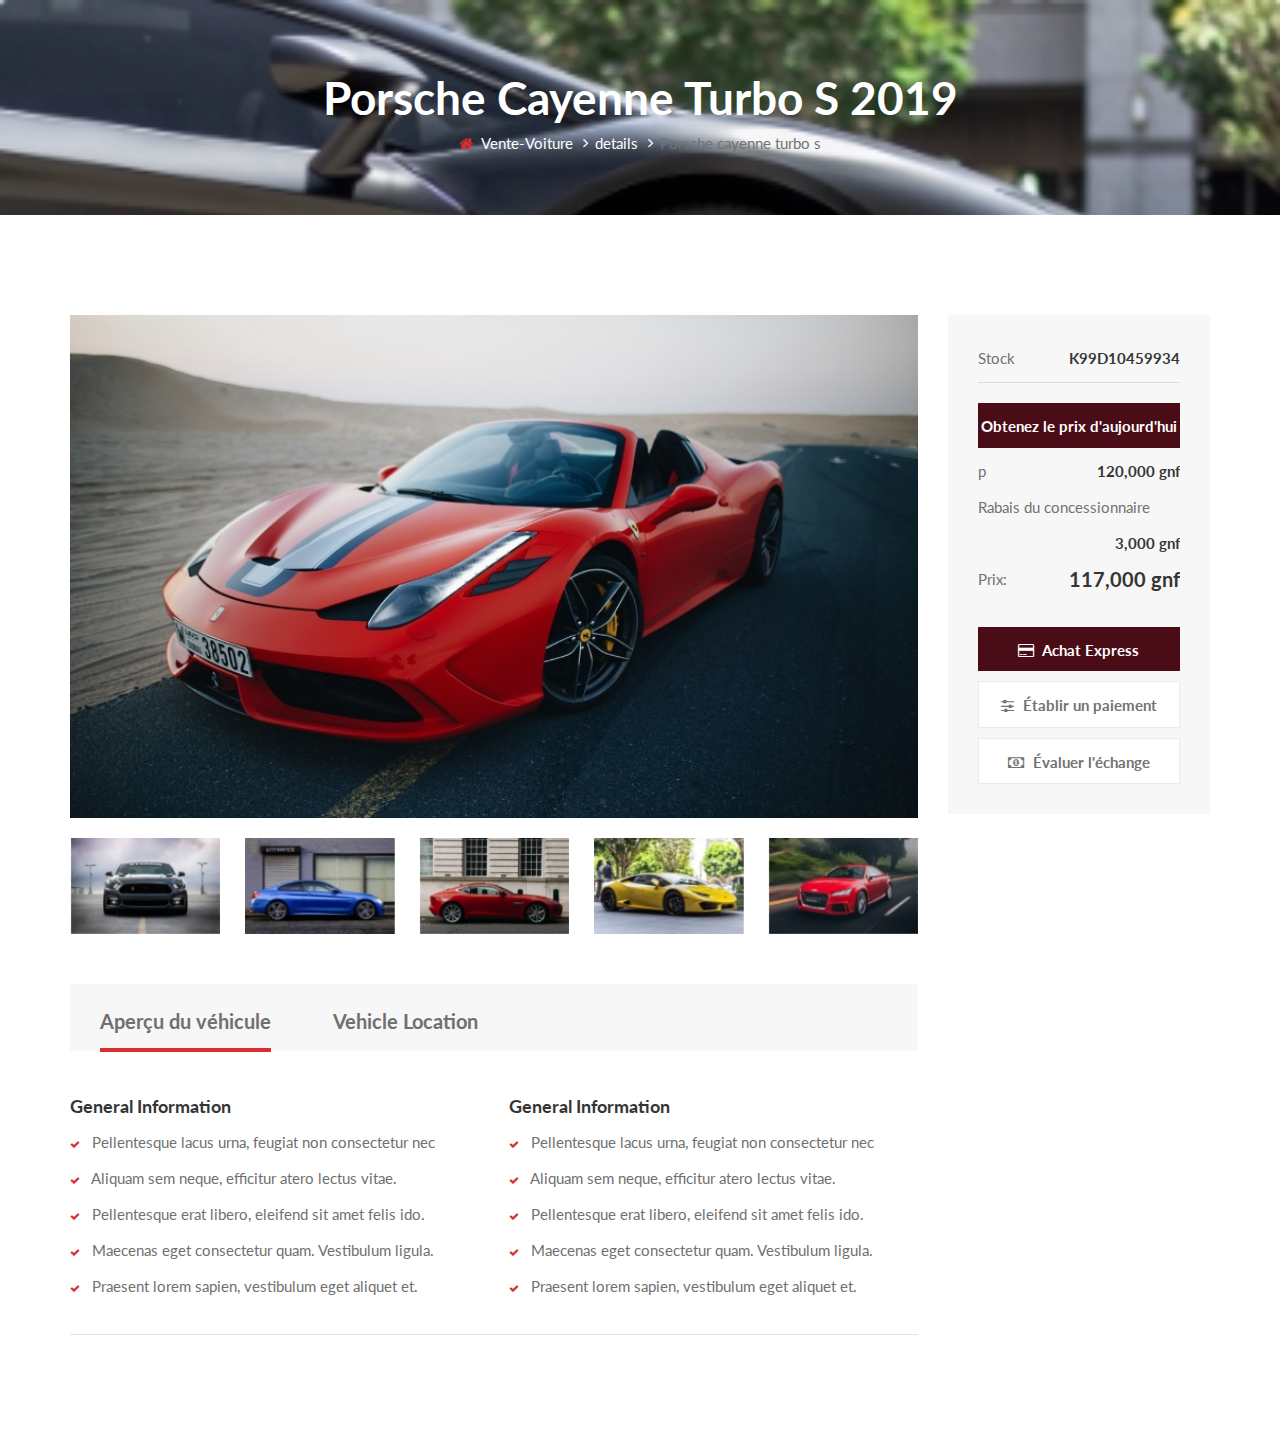
==== details.html @ a89a1f16 "fin details" ====
<!DOCTYPE html>
<html lang="zxx">

<head>
    <meta charset="UTF-8">
    <meta name="description" content="HVAC Template">
    <meta name="keywords" content="HVAC, unica, creative, html">
    <meta name="viewport" content="width=device-width, initial-scale=1.0">
    <meta http-equiv="X-UA-Compatible" content="ie=edge">
    <title>Details | voiture </title>

    <!-- Google Font -->
    <link href="https://fonts.googleapis.com/css2?family=Lato:wght@300;400;700;900&display=swap" rel="stylesheet">

    <!-- Css Styles -->
    <link rel="stylesheet" href="css/bootstrap.min.css" type="text/css">
    <link rel="stylesheet" href="css/font-awesome.min.css" type="text/css">
    <link rel="stylesheet" href="css/elegant-icons.css" type="text/css">
    <link rel="stylesheet" href="css/nice-select.css" type="text/css">
    <link rel="stylesheet" href="css/magnific-popup.css" type="text/css">
    <link rel="stylesheet" href="css/jquery-ui.min.css" type="text/css">
    <link rel="stylesheet" href="css/owl.carousel.min.css" type="text/css">
    <link rel="stylesheet" href="css/slicknav.min.css" type="text/css">
    <link rel="stylesheet" href="css/style.css" type="text/css">
</head>

<body>
    <!-- Page Preloder -->
    <div id="preloder">
        <div class="loader"></div>
    </div>
    <!-- Breadcrumb End -->
    <div class="breadcrumb-option set-bg" data-setbg="img/latest-blog/lb-3.jpg">
        <div class="container">
            <div class="row">
                <div class="col-lg-12 text-center">
                    <div class="breadcrumb__text">
                        <h2>Porsche Cayenne Turbo S 2019</h2>
                        <div class="breadcrumb__links">
                            <a href="./achetervoiture.html"><i class="fa fa-home"></i> Vente-Voiture</a>
                            <a href="#">details</a>
                            <span>Porsche cayenne turbo s</span>
                        </div>
                    </div>
                </div>
            </div>
        </div>
    </div>
    <!-- Breadcrumb Begin -->

    <!-- Car Details Section Begin -->
    <section class="car-details spad">
        <div class="container">
            <div class="row">
                <div class="col-lg-9">
                    <div class="car__details__pic">
                        <div class="car__details__pic__large">
                            <img class="car-big-img" src="img/cars/details/cd-1.jpg" alt="">
                        </div>
                        <div class="car-thumbs">
                            <div class="car-thumbs-track car__thumb__slider owl-carousel">
                                <div class="ct" data-imgbigurl="img/cars/details/cd-2.jpg"><img
                                        src="img/cars/details/sm-1.jpg" alt=""></div>
                                <div class="ct" data-imgbigurl="img/cars/details/cd-3.jpg"><img
                                        src="img/cars/details/sm-2.jpg" alt=""></div>
                                <div class="ct" data-imgbigurl="img/cars/details/cd-4.jpg"><img
                                        src="img/cars/details/sm-3.jpg" alt=""></div>
                                <div class="ct" data-imgbigurl="img/cars/details/cd-5.jpg"><img
                                        src="img/cars/details/sm-4.jpg" alt=""></div>
                                <div class="ct" data-imgbigurl="img/cars/details/cd-6.jpg"><img
                                        src="img/cars/details/sm-5.jpg" alt=""></div>
                            </div>
                        </div>
                    </div>
                    <div class="car__details__tab">
                        <ul class="nav nav-tabs" role="tablist">
                            <li class="nav-item">
                                <a class="nav-link active" data-toggle="tab" href="#tabs-1" role="tab">Aperçu du véhicule
                                </a>
                            </li>
                            
                            <li class="nav-item">
                                <a class="nav-link" data-toggle="tab" href="#tabs-4" role="tab">Vehicle Location</a>
                            </li>
                        </ul>
                        <div class="tab-content">
                            <div class="tab-pane active" id="tabs-1" role="tabpanel">
                                <div class="car__details__tab__info">
                                    <div class="row">
                                        <div class="col-lg-6 col-md-6">
                                            <div class="car__details__tab__info__item">
                                                <h5>General Information</h5>
                                                <ul>
                                                    <li><i class="fa fa-check"></i> Pellentesque lacus urna, feugiat non
                                                        consectetur nec</li>
                                                    <li><i class="fa fa-check"></i> Aliquam sem neque, efficitur atero
                                                        lectus vitae.</li>
                                                    <li><i class="fa fa-check"></i> Pellentesque erat libero, eleifend
                                                        sit amet felis ido.</li>
                                                    <li><i class="fa fa-check"></i> Maecenas eget consectetur quam.
                                                        Vestibulum ligula.</li>
                                                    <li><i class="fa fa-check"></i> Praesent lorem sapien, vestibulum
                                                        eget aliquet et.</li>
                                                </ul>
                                            </div>
                                        </div>
                                        <div class="col-lg-6 col-md-6">
                                            <div class="car__details__tab__info__item">
                                                <h5>General Information</h5>
                                                <ul>
                                                    <li><i class="fa fa-check"></i> Pellentesque lacus urna, feugiat non
                                                        consectetur nec</li>
                                                    <li><i class="fa fa-check"></i> Aliquam sem neque, efficitur atero
                                                        lectus vitae.</li>
                                                    <li><i class="fa fa-check"></i> Pellentesque erat libero, eleifend
                                                        sit amet felis ido.</li>
                                                    <li><i class="fa fa-check"></i> Maecenas eget consectetur quam.
                                                        Vestibulum ligula.</li>
                                                    <li><i class="fa fa-check"></i> Praesent lorem sapien, vestibulum
                                                        eget aliquet et.</li>
                                                </ul>
                                            </div>
                                        </div>
                                    </div>
                                </div>
                            </div>
                            <div class="tab-pane" id="tabs-4" role="tabpanel">
                                <div class="car__details__tab__info">
                                    <div class="row">
                                        <div class="col-lg-6 col-md-6">
                                            <div class="car__details__tab__info__item">
                                                <h5>General Information4</h5>
                                                <ul>
                                                    <li><i class="fa fa-check"></i> Pellentesque lacus urna, feugiat non
                                                        consectetur nec</li>
                                                    <li><i class="fa fa-check"></i> Aliquam sem neque, efficitur atero
                                                        lectus vitae.</li>
                                                    <li><i class="fa fa-check"></i> Pellentesque erat libero, eleifend
                                                        sit amet felis ido.</li>
                                                    <li><i class="fa fa-check"></i> Maecenas eget consectetur quam.
                                                        Vestibulum ligula.</li>
                                                    <li><i class="fa fa-check"></i> Praesent lorem sapien, vestibulum
                                                        eget aliquet et.</li>
                                                </ul>
                                            </div>
                                        </div>
                                        <div class="col-lg-6 col-md-6">
                                            <div class="car__details__tab__info__item">
                                                <h5>General Information</h5>
                                                <ul>
                                                    <li><i class="fa fa-check"></i> Pellentesque lacus urna, feugiat non
                                                        consectetur nec</li>
                                                    <li><i class="fa fa-check"></i> Aliquam sem neque, efficitur atero
                                                        lectus vitae.</li>
                                                    <li><i class="fa fa-check"></i> Pellentesque erat libero, eleifend
                                                        sit amet felis ido.</li>
                                                    <li><i class="fa fa-check"></i> Maecenas eget consectetur quam.
                                                        Vestibulum ligula.</li>
                                                    <li><i class="fa fa-check"></i> Praesent lorem sapien, vestibulum
                                                        eget aliquet et.</li>
                                                </ul>
                                            </div>
                                        </div>
                                    </div>
                                </div>
                            </div>
                        </div>
                    </div>
                </div>
                <div class="col-lg-3">
                    <div class="car__details__sidebar">
                        <div class="car__details__sidebar__model">
                            <ul>
                                <li>Stock <span>K99D10459934</span></li>
                            </ul>
                            <a href="#" class="primary-btn">Obtenez le prix d'aujourd'hui</a>
                        </div>
                        <div class="car__details__sidebar__payment">
                            <ul>
                                <li>p<span> 120,000 gnf </span></li>
                                <li>Rabais du concessionnaire <span> 3,000 gnf</span></li>
                                <li>Prix: <span> 117,000 gnf </span></li>
                            </ul>
                            <a href="#" class="primary-btn"><i class="fa fa-credit-card"></i> Achat Express</a>
                            <a href="#" class="primary-btn sidebar-btn"><i class="fa fa-sliders"></i> Établir un paiement</a>
                            <a href="#" class="primary-btn sidebar-btn"><i class="fa fa-money"></i> Évaluer l'échange</a>
                        </div>
                    </div>
                </div>
            </div>
        </div>
    </section>
    <!-- Car Details Section End -->


    <!-- Js Plugins -->
    <script src="js/jquery-3.3.1.min.js"></script>
    <script src="js/bootstrap.min.js"></script>
    <script src="js/jquery.nice-select.min.js"></script>
    <script src="js/jquery-ui.min.js"></script>
    <script src="js/jquery.magnific-popup.min.js"></script>
    <script src="js/mixitup.min.js"></script>
    <script src="js/jquery.slicknav.js"></script>
    <script src="js/owl.carousel.min.js"></script>
    <script src="js/main.js"></script>
</body>

</html>
---- css/elegant-icons.css ----
@font-face {
	font-family: 'ElegantIcons';
	src:url('../fonts/ElegantIcons.eot');
	src:url('../fonts/ElegantIcons.eot?#iefix') format('embedded-opentype'),
		url('../fonts/ElegantIcons.woff') format('woff'),
		url('../fonts/ElegantIcons.ttf') format('truetype'),
		url('../fonts/ElegantIcons.svg#ElegantIcons') format('svg');
	font-weight: normal;
	font-style: normal;
}

/* Use the following CSS code if you want to use data attributes for inserting your icons */
[data-icon]:before {
	font-family: 'ElegantIcons';
	content: attr(data-icon);
	speak: none;
	font-weight: normal;
	font-variant: normal;
	text-transform: none;
	line-height: 1;
	-webkit-font-smoothing: antialiased;
	-moz-osx-font-smoothing: grayscale;
}

/* Use the following CSS code if you want to have a class per icon */
/*
Instead of a list of all class selectors,
you can use the generic selector below, but it's slower:
[class*="your-class-prefix"] {
*/
.arrow_up, .arrow_down, .arrow_left, .arrow_right, .arrow_left-up, .arrow_right-up, .arrow_right-down, .arrow_left-down, .arrow-up-down, .arrow_up-down_alt, .arrow_left-right_alt, .arrow_left-right, .arrow_expand_alt2, .arrow_expand_alt, .arrow_condense, .arrow_expand, .arrow_move, .arrow_carrot-up, .arrow_carrot-down, .arrow_carrot-left, .arrow_carrot-right, .arrow_carrot-2up, .arrow_carrot-2down, .arrow_carrot-2left, .arrow_carrot-2right, .arrow_carrot-up_alt2, .arrow_carrot-down_alt2, .arrow_carrot-left_alt2, .arrow_carrot-right_alt2, .arrow_carrot-2up_alt2, .arrow_carrot-2down_alt2, .arrow_carrot-2left_alt2, .arrow_carrot-2right_alt2, .arrow_triangle-up, .arrow_triangle-down, .arrow_triangle-left, .arrow_triangle-right, .arrow_triangle-up_alt2, .arrow_triangle-down_alt2, .arrow_triangle-left_alt2, .arrow_triangle-right_alt2, .arrow_back, .icon_minus-06, .icon_plus, .icon_close, .icon_check, .icon_minus_alt2, .icon_plus_alt2, .icon_close_alt2, .icon_check_alt2, .icon_zoom-out_alt, .icon_zoom-in_alt, .icon_search, .icon_box-empty, .icon_box-selected, .icon_minus-box, .icon_plus-box, .icon_box-checked, .icon_circle-empty, .icon_circle-slelected, .icon_stop_alt2, .icon_stop, .icon_pause_alt2, .icon_pause, .icon_menu, .icon_menu-square_alt2, .icon_menu-circle_alt2, .icon_ul, .icon_ol, .icon_adjust-horiz, .icon_adjust-vert, .icon_document_alt, .icon_documents_alt, .icon_pencil, .icon_pencil-edit_alt, .icon_pencil-edit, .icon_folder-alt, .icon_folder-open_alt, .icon_folder-add_alt, .icon_info_alt, .icon_error-oct_alt, .icon_error-circle_alt, .icon_error-triangle_alt, .icon_question_alt2, .icon_question, .icon_comment_alt, .icon_chat_alt, .icon_vol-mute_alt, .icon_volume-low_alt, .icon_volume-high_alt, .icon_quotations, .icon_quotations_alt2, .icon_clock_alt, .icon_lock_alt, .icon_lock-open_alt, .icon_key_alt, .icon_cloud_alt, .icon_cloud-upload_alt, .icon_cloud-download_alt, .icon_image, .icon_images, .icon_lightbulb_alt, .icon_gift_alt, .icon_house_alt, .icon_genius, .icon_mobile, .icon_tablet, .icon_laptop, .icon_desktop, .icon_camera_alt, .icon_mail_alt, .icon_cone_alt, .icon_ribbon_alt, .icon_bag_alt, .icon_creditcard, .icon_cart_alt, .icon_paperclip, .icon_tag_alt, .icon_tags_alt, .icon_trash_alt, .icon_cursor_alt, .icon_mic_alt, .icon_compass_alt, .icon_pin_alt, .icon_pushpin_alt, .icon_map_alt, .icon_drawer_alt, .icon_toolbox_alt, .icon_book_alt, .icon_calendar, .icon_film, .icon_table, .icon_contacts_alt, .icon_headphones, .icon_lifesaver, .icon_piechart, .icon_refresh, .icon_link_alt, .icon_link, .icon_loading, .icon_blocked, .icon_archive_alt, .icon_heart_alt, .icon_star_alt, .icon_star-half_alt, .icon_star, .icon_star-half, .icon_tools, .icon_tool, .icon_cog, .icon_cogs, .arrow_up_alt, .arrow_down_alt, .arrow_left_alt, .arrow_right_alt, .arrow_left-up_alt, .arrow_right-up_alt, .arrow_right-down_alt, .arrow_left-down_alt, .arrow_condense_alt, .arrow_expand_alt3, .arrow_carrot_up_alt, .arrow_carrot-down_alt, .arrow_carrot-left_alt, .arrow_carrot-right_alt, .arrow_carrot-2up_alt, .arrow_carrot-2dwnn_alt, .arrow_carrot-2left_alt, .arrow_carrot-2right_alt, .arrow_triangle-up_alt, .arrow_triangle-down_alt, .arrow_triangle-left_alt, .arrow_triangle-right_alt, .icon_minus_alt, .icon_plus_alt, .icon_close_alt, .icon_check_alt, .icon_zoom-out, .icon_zoom-in, .icon_stop_alt, .icon_menu-square_alt, .icon_menu-circle_alt, .icon_document, .icon_documents, .icon_pencil_alt, .icon_folder, .icon_folder-open, .icon_folder-add, .icon_folder_upload, .icon_folder_download, .icon_info, .icon_error-circle, .icon_error-oct, .icon_error-triangle, .icon_question_alt, .icon_comment, .icon_chat, .icon_vol-mute, .icon_volume-low, .icon_volume-high, .icon_quotations_alt, .icon_clock, .icon_lock, .icon_lock-open, .icon_key, .icon_cloud, .icon_cloud-upload, .icon_cloud-download, .icon_lightbulb, .icon_gift, .icon_house, .icon_camera, .icon_mail, .icon_cone, .icon_ribbon, .icon_bag, .icon_cart, .icon_tag, .icon_tags, .icon_trash, .icon_cursor, .icon_mic, .icon_compass, .icon_pin, .icon_pushpin, .icon_map, .icon_drawer, .icon_toolbox, .icon_book, .icon_contacts, .icon_archive, .icon_heart, .icon_profile, .icon_group, .icon_grid-2x2, .icon_grid-3x3, .icon_music, .icon_pause_alt, .icon_phone, .icon_upload, .icon_download, .social_facebook, .social_twitter, .social_pinterest, .social_googleplus, .social_tumblr, .social_tumbleupon, .social_wordpress, .social_instagram, .social_dribbble, .social_vimeo, .social_linkedin, .social_rss, .social_deviantart, .social_share, .social_myspace, .social_skype, .social_youtube, .social_picassa, .social_googledrive, .social_flickr, .social_blogger, .social_spotify, .social_delicious, .social_facebook_circle, .social_twitter_circle, .social_pinterest_circle, .social_googleplus_circle, .social_tumblr_circle, .social_stumbleupon_circle, .social_wordpress_circle, .social_instagram_circle, .social_dribbble_circle, .social_vimeo_circle, .social_linkedin_circle, .social_rss_circle, .social_deviantart_circle, .social_share_circle, .social_myspace_circle, .social_skype_circle, .social_youtube_circle, .social_picassa_circle, .social_googledrive_alt2, .social_flickr_circle, .social_blogger_circle, .social_spotify_circle, .social_delicious_circle, .social_facebook_square, .social_twitter_square, .social_pinterest_square, .social_googleplus_square, .social_tumblr_square, .social_stumbleupon_square, .social_wordpress_square, .social_instagram_square, .social_dribbble_square, .social_vimeo_square, .social_linkedin_square, .social_rss_square, .social_deviantart_square, .social_share_square, .social_myspace_square, .social_skype_square, .social_youtube_square, .social_picassa_square, .social_googledrive_square, .social_flickr_square, .social_blogger_square, .social_spotify_square, .social_delicious_square, .icon_printer, .icon_calulator, .icon_building, .icon_floppy, .icon_drive, .icon_search-2, .icon_id, .icon_id-2, .icon_puzzle, .icon_like, .icon_dislike, .icon_mug, .icon_currency, .icon_wallet, .icon_pens, .icon_easel, .icon_flowchart, .icon_datareport, .icon_briefcase, .icon_shield, .icon_percent, .icon_globe, .icon_globe-2, .icon_target, .icon_hourglass, .icon_balance, .icon_rook, .icon_printer-alt, .icon_calculator_alt, .icon_building_alt, .icon_floppy_alt, .icon_drive_alt, .icon_search_alt, .icon_id_alt, .icon_id-2_alt, .icon_puzzle_alt, .icon_like_alt, .icon_dislike_alt, .icon_mug_alt, .icon_currency_alt, .icon_wallet_alt, .icon_pens_alt, .icon_easel_alt, .icon_flowchart_alt, .icon_datareport_alt, .icon_briefcase_alt, .icon_shield_alt, .icon_percent_alt, .icon_globe_alt, .icon_clipboard {
	font-family: 'ElegantIcons';
	speak: none;
	font-style: normal;
	font-weight: normal;
	font-variant: normal;
	text-transform: none;
	line-height: 1;
	-webkit-font-smoothing: antialiased;
}
.arrow_up:before {
	content: "\21";
}
.arrow_down:before {
	content: "\22";
}
.arrow_left:before {
	content: "\23";
}
.arrow_right:before {
	content: "\24";
}
.arrow_left-up:before {
	content: "\25";
}
.arrow_right-up:before {
	content: "\26";
}
.arrow_right-down:before {
	content: "\27";
}
.arrow_left-down:before {
	content: "\28";
}
.arrow-up-down:before {
	content: "\29";
}
.arrow_up-down_alt:before {
	content: "\2a";
}
.arrow_left-right_alt:before {
	content: "\2b";
}
.arrow_left-right:before {
	content: "\2c";
}
.arrow_expand_alt2:before {
	content: "\2d";
}
.arrow_expand_alt:before {
	content: "\2e";
}
.arrow_condense:before {
	content: "\2f";
}
.arrow_expand:before {
	content: "\30";
}
.arrow_move:before {
	content: "\31";
}
.arrow_carrot-up:before {
	content: "\32";
}
.arrow_carrot-down:before {
	content: "\33";
}
.arrow_carrot-left:before {
	content: "\34";
}
.arrow_carrot-right:before {
	content: "\35";
}
.arrow_carrot-2up:before {
	content: "\36";
}
.arrow_carrot-2down:before {
	content: "\37";
}
.arrow_carrot-2left:before {
	content: "\38";
}
.arrow_carrot-2right:before {
	content: "\39";
}
.arrow_carrot-up_alt2:before {
	content: "\3a";
}
.arrow_carrot-down_alt2:before {
	content: "\3b";
}
.arrow_carrot-left_alt2:before {
	content: "\3c";
}
.arrow_carrot-right_alt2:before {
	content: "\3d";
}
.arrow_carrot-2up_alt2:before {
	content: "\3e";
}
.arrow_carrot-2down_alt2:before {
	content: "\3f";
}
.arrow_carrot-2left_alt2:before {
	content: "\40";
}
.arrow_carrot-2right_alt2:before {
	content: "\41";
}
.arrow_triangle-up:before {
	content: "\42";
}
.arrow_triangle-down:before {
	content: "\43";
}
.arrow_triangle-left:before {
	content: "\44";
}
.arrow_triangle-right:before {
	content: "\45";
}
.arrow_triangle-up_alt2:before {
	content: "\46";
}
.arrow_triangle-down_alt2:before {
	content: "\47";
}
.arrow_triangle-left_alt2:before {
	content: "\48";
}
.arrow_triangle-right_alt2:before {
	content: "\49";
}
.arrow_back:before {
	content: "\4a";
}
.icon_minus-06:before {
	content: "\4b";
}
.icon_plus:before {
	content: "\4c";
}
.icon_close:before {
	content: "\4d";
}
.icon_check:before {
	content: "\4e";
}
.icon_minus_alt2:before {
	content: "\4f";
}
.icon_plus_alt2:before {
	content: "\50";
}
.icon_close_alt2:before {
	content: "\51";
}
.icon_check_alt2:before {
	content: "\52";
}
.icon_zoom-out_alt:before {
	content: "\53";
}
.icon_zoom-in_alt:before {
	content: "\54";
}
.icon_search:before {
	content: "\55";
}
.icon_box-empty:before {
	content: "\56";
}
.icon_box-selected:before {
	content: "\57";
}
.icon_minus-box:before {
	content: "\58";
}
.icon_plus-box:before {
	content: "\59";
}
.icon_box-checked:before {
	content: "\5a";
}
.icon_circle-empty:before {
	content: "\5b";
}
.icon_circle-slelected:before {
	content: "\5c";
}
.icon_stop_alt2:before {
	content: "\5d";
}
.icon_stop:before {
	content: "\5e";
}
.icon_pause_alt2:before {
	content: "\5f";
}
.icon_pause:before {
	content: "\60";
}
.icon_menu:before {
	content: "\61";
}
.icon_menu-square_alt2:before {
	content: "\62";
}
.icon_menu-circle_alt2:before {
	content: "\63";
}
.icon_ul:before {
	content: "\64";
}
.icon_ol:before {
	content: "\65";
}
.icon_adjust-horiz:before {
	content: "\66";
}
.icon_adjust-vert:before {
	content: "\67";
}
.icon_document_alt:before {
	content: "\68";
}
.icon_documents_alt:before {
	content: "\69";
}
.icon_pencil:before {
	content: "\6a";
}
.icon_pencil-edit_alt:before {
	content: "\6b";
}
.icon_pencil-edit:before {
	content: "\6c";
}
.icon_folder-alt:before {
	content: "\6d";
}
.icon_folder-open_alt:before {
	content: "\6e";
}
.icon_folder-add_alt:before {
	content: "\6f";
}
.icon_info_alt:before {
	content: "\70";
}
.icon_error-oct_alt:before {
	content: "\71";
}
.icon_error-circle_alt:before {
	content: "\72";
}
.icon_error-triangle_alt:before {
	content: "\73";
}
.icon_question_alt2:before {
	content: "\74";
}
.icon_question:before {
	content: "\75";
}
.icon_comment_alt:before {
	content: "\76";
}
.icon_chat_alt:before {
	content: "\77";
}
.icon_vol-mute_alt:before {
	content: "\78";
}
.icon_volume-low_alt:before {
	content: "\79";
}
.icon_volume-high_alt:before {
	content: "\7a";
}
.icon_quotations:before {
	content: "\7b";
}
.icon_quotations_alt2:before {
	content: "\7c";
}
.icon_clock_alt:before {
	content: "\7d";
}
.icon_lock_alt:before {
	content: "\7e";
}
.icon_lock-open_alt:before {
	content: "\e000";
}
.icon_key_alt:before {
	content: "\e001";
}
.icon_cloud_alt:before {
	content: "\e002";
}
.icon_cloud-upload_alt:before {
	content: "\e003";
}
.icon_cloud-download_alt:before {
	content: "\e004";
}
.icon_image:before {
	content: "\e005";
}
.icon_images:before {
	content: "\e006";
}
.icon_lightbulb_alt:before {
	content: "\e007";
}
.icon_gift_alt:before {
	content: "\e008";
}
.icon_house_alt:before {
	content: "\e009";
}
.icon_genius:before {
	content: "\e00a";
}
.icon_mobile:before {
	content: "\e00b";
}
.icon_tablet:before {
	content: "\e00c";
}
.icon_laptop:before {
	content: "\e00d";
}
.icon_desktop:before {
	content: "\e00e";
}
.icon_camera_alt:before {
	content: "\e00f";
}
.icon_mail_alt:before {
	content: "\e010";
}
.icon_cone_alt:before {
	content: "\e011";
}
.icon_ribbon_alt:before {
	content: "\e012";
}
.icon_bag_alt:before {
	content: "\e013";
}
.icon_creditcard:before {
	content: "\e014";
}
.icon_cart_alt:before {
	content: "\e015";
}
.icon_paperclip:before {
	content: "\e016";
}
.icon_tag_alt:before {
	content: "\e017";
}
.icon_tags_alt:before {
	content: "\e018";
}
.icon_trash_alt:before {
	content: "\e019";
}
.icon_cursor_alt:before {
	content: "\e01a";
}
.icon_mic_alt:before {
	content: "\e01b";
}
.icon_compass_alt:before {
	content: "\e01c";
}
.icon_pin_alt:before {
	content: "\e01d";
}
.icon_pushpin_alt:before {
	content: "\e01e";
}
.icon_map_alt:before {
	content: "\e01f";
}
.icon_drawer_alt:before {
	content: "\e020";
}
.icon_toolbox_alt:before {
	content: "\e021";
}
.icon_book_alt:before {
	content: "\e022";
}
.icon_calendar:before {
	content: "\e023";
}
.icon_film:before {
	content: "\e024";
}
.icon_table:before {
	content: "\e025";
}
.icon_contacts_alt:before {
	content: "\e026";
}
.icon_headphones:before {
	content: "\e027";
}
.icon_lifesaver:before {
	content: "\e028";
}
.icon_piechart:before {
	content: "\e029";
}
.icon_refresh:before {
	content: "\e02a";
}
.icon_link_alt:before {
	content: "\e02b";
}
.icon_link:before {
	content: "\e02c";
}
.icon_loading:before {
	content: "\e02d";
}
.icon_blocked:before {
	content: "\e02e";
}
.icon_archive_alt:before {
	content: "\e02f";
}
.icon_heart_alt:before {
	content: "\e030";
}
.icon_star_alt:before {
	content: "\e031";
}
.icon_star-half_alt:before {
	content: "\e032";
}
.icon_star:before {
	content: "\e033";
}
.icon_star-half:before {
	content: "\e034";
}
.icon_tools:before {
	content: "\e035";
}
.icon_tool:before {
	content: "\e036";
}
.icon_cog:before {
	content: "\e037";
}
.icon_cogs:before {
	content: "\e038";
}
.arrow_up_alt:before {
	content: "\e039";
}
.arrow_down_alt:before {
	content: "\e03a";
}
.arrow_left_alt:before {
	content: "\e03b";
}
.arrow_right_alt:before {
	content: "\e03c";
}
.arrow_left-up_alt:before {
	content: "\e03d";
}
.arrow_right-up_alt:before {
	content: "\e03e";
}
.arrow_right-down_alt:before {
	content: "\e03f";
}
.arrow_left-down_alt:before {
	content: "\e040";
}
.arrow_condense_alt:before {
	content: "\e041";
}
.arrow_expand_alt3:before {
	content: "\e042";
}
.arrow_carrot_up_alt:before {
	content: "\e043";
}
.arrow_carrot-down_alt:before {
	content: "\e044";
}
.arrow_carrot-left_alt:before {
	content: "\e045";
}
.arrow_carrot-right_alt:before {
	content: "\e046";
}
.arrow_carrot-2up_alt:before {
	content: "\e047";
}
.arrow_carrot-2dwnn_alt:before {
	content: "\e048";
}
.arrow_carrot-2left_alt:before {
	content: "\e049";
}
.arrow_carrot-2right_alt:before {
	content: "\e04a";
}
.arrow_triangle-up_alt:before {
	content: "\e04b";
}
.arrow_triangle-down_alt:before {
	content: "\e04c";
}
.arrow_triangle-left_alt:before {
	content: "\e04d";
}
.arrow_triangle-right_alt:before {
	content: "\e04e";
}
.icon_minus_alt:before {
	content: "\e04f";
}
.icon_plus_alt:before {
	content: "\e050";
}
.icon_close_alt:before {
	content: "\e051";
}
.icon_check_alt:before {
	content: "\e052";
}
.icon_zoom-out:before {
	content: "\e053";
}
.icon_zoom-in:before {
	content: "\e054";
}
.icon_stop_alt:before {
	content: "\e055";
}
.icon_menu-square_alt:before {
	content: "\e056";
}
.icon_menu-circle_alt:before {
	content: "\e057";
}
.icon_document:before {
	content: "\e058";
}
.icon_documents:before {
	content: "\e059";
}
.icon_pencil_alt:before {
	content: "\e05a";
}
.icon_folder:before {
	content: "\e05b";
}
.icon_folder-open:before {
	content: "\e05c";
}
.icon_folder-add:before {
	content: "\e05d";
}
.icon_folder_upload:before {
	content: "\e05e";
}
.icon_folder_download:before {
	content: "\e05f";
}
.icon_info:before {
	content: "\e060";
}
.icon_error-circle:before {
	content: "\e061";
}
.icon_error-oct:before {
	content: "\e062";
}
.icon_error-triangle:before {
	content: "\e063";
}
.icon_question_alt:before {
	content: "\e064";
}
.icon_comment:before {
	content: "\e065";
}
.icon_chat:before {
	content: "\e066";
}
.icon_vol-mute:before {
	content: "\e067";
}
.icon_volume-low:before {
	content: "\e068";
}
.icon_volume-high:before {
	content: "\e069";
}
.icon_quotations_alt:before {
	content: "\e06a";
}
.icon_clock:before {
	content: "\e06b";
}
.icon_lock:before {
	content: "\e06c";
}
.icon_lock-open:before {
	content: "\e06d";
}
.icon_key:before {
	content: "\e06e";
}
.icon_cloud:before {
	content: "\e06f";
}
.icon_cloud-upload:before {
	content: "\e070";
}
.icon_cloud-download:before {
	content: "\e071";
}
.icon_lightbulb:before {
	content: "\e072";
}
.icon_gift:before {
	content: "\e073";
}
.icon_house:before {
	content: "\e074";
}
.icon_camera:before {
	content: "\e075";
}
.icon_mail:before {
	content: "\e076";
}
.icon_cone:before {
	content: "\e077";
}
.icon_ribbon:before {
	content: "\e078";
}
.icon_bag:before {
	content: "\e079";
}
.icon_cart:before {
	content: "\e07a";
}
.icon_tag:before {
	content: "\e07b";
}
.icon_tags:before {
	content: "\e07c";
}
.icon_trash:before {
	content: "\e07d";
}
.icon_cursor:before {
	content: "\e07e";
}
.icon_mic:before {
	content: "\e07f";
}
.icon_compass:before {
	content: "\e080";
}
.icon_pin:before {
	content: "\e081";
}
.icon_pushpin:before {
	content: "\e082";
}
.icon_map:before {
	content: "\e083";
}
.icon_drawer:before {
	content: "\e084";
}
.icon_toolbox:before {
	content: "\e085";
}
.icon_book:before {
	content: "\e086";
}
.icon_contacts:before {
	content: "\e087";
}
.icon_archive:before {
	content: "\e088";
}
.icon_heart:before {
	content: "\e089";
}
.icon_profile:before {
	content: "\e08a";
}
.icon_group:before {
	content: "\e08b";
}
.icon_grid-2x2:before {
	content: "\e08c";
}
.icon_grid-3x3:before {
	content: "\e08d";
}
.icon_music:before {
	content: "\e08e";
}
.icon_pause_alt:before {
	content: "\e08f";
}
.icon_phone:before {
	content: "\e090";
}
.icon_upload:before {
	content: "\e091";
}
.icon_download:before {
	content: "\e092";
}
.social_facebook:before {
	content: "\e093";
}
.social_twitter:before {
	content: "\e094";
}
.social_pinterest:before {
	content: "\e095";
}
.social_googleplus:before {
	content: "\e096";
}
.social_tumblr:before {
	content: "\e097";
}
.social_tumbleupon:before {
	content: "\e098";
}
.social_wordpress:before {
	content: "\e099";
}
.social_instagram:before {
	content: "\e09a";
}
.social_dribbble:before {
	content: "\e09b";
}
.social_vimeo:before {
	content: "\e09c";
}
.social_linkedin:before {
	content: "\e09d";
}
.social_rss:before {
	content: "\e09e";
}
.social_deviantart:before {
	content: "\e09f";
}
.social_share:before {
	content: "\e0a0";
}
.social_myspace:before {
	content: "\e0a1";
}
.social_skype:before {
	content: "\e0a2";
}
.social_youtube:before {
	content: "\e0a3";
}
.social_picassa:before {
	content: "\e0a4";
}
.social_googledrive:before {
	content: "\e0a5";
}
.social_flickr:before {
	content: "\e0a6";
}
.social_blogger:before {
	content: "\e0a7";
}
.social_spotify:before {
	content: "\e0a8";
}
.social_delicious:before {
	content: "\e0a9";
}
.social_facebook_circle:before {
	content: "\e0aa";
}
.social_twitter_circle:before {
	content: "\e0ab";
}
.social_pinterest_circle:before {
	content: "\e0ac";
}
.social_googleplus_circle:before {
	content: "\e0ad";
}
.social_tumblr_circle:before {
	content: "\e0ae";
}
.social_stumbleupon_circle:before {
	content: "\e0af";
}
.social_wordpress_circle:before {
	content: "\e0b0";
}
.social_instagram_circle:before {
	content: "\e0b1";
}
.social_dribbble_circle:before {
	content: "\e0b2";
}
.social_vimeo_circle:before {
	content: "\e0b3";
}
.social_linkedin_circle:before {
	content: "\e0b4";
}
.social_rss_circle:before {
	content: "\e0b5";
}
.social_deviantart_circle:before {
	content: "\e0b6";
}
.social_share_circle:before {
	content: "\e0b7";
}
.social_myspace_circle:before {
	content: "\e0b8";
}
.social_skype_circle:before {
	content: "\e0b9";
}
.social_youtube_circle:before {
	content: "\e0ba";
}
.social_picassa_circle:before {
	content: "\e0bb";
}
.social_googledrive_alt2:before {
	content: "\e0bc";
}
.social_flickr_circle:before {
	content: "\e0bd";
}
.social_blogger_circle:before {
	content: "\e0be";
}
.social_spotify_circle:before {
	content: "\e0bf";
}
.social_delicious_circle:before {
	content: "\e0c0";
}
.social_facebook_square:before {
	content: "\e0c1";
}
.social_twitter_square:before {
	content: "\e0c2";
}
.social_pinterest_square:before {
	content: "\e0c3";
}
.social_googleplus_square:before {
	content: "\e0c4";
}
.social_tumblr_square:before {
	content: "\e0c5";
}
.social_stumbleupon_square:before {
	content: "\e0c6";
}
.social_wordpress_square:before {
	content: "\e0c7";
}
.social_instagram_square:before {
	content: "\e0c8";
}
.social_dribbble_square:before {
	content: "\e0c9";
}
.social_vimeo_square:before {
	content: "\e0ca";
}
.social_linkedin_square:before {
	content: "\e0cb";
}
.social_rss_square:before {
	content: "\e0cc";
}
.social_deviantart_square:before {
	content: "\e0cd";
}
.social_share_square:before {
	content: "\e0ce";
}
.social_myspace_square:before {
	content: "\e0cf";
}
.social_skype_square:before {
	content: "\e0d0";
}
.social_youtube_square:before {
	content: "\e0d1";
}
.social_picassa_square:before {
	content: "\e0d2";
}
.social_googledrive_square:before {
	content: "\e0d3";
}
.social_flickr_square:before {
	content: "\e0d4";
}
.social_blogger_square:before {
	content: "\e0d5";
}
.social_spotify_square:before {
	content: "\e0d6";
}
.social_delicious_square:before {
	content: "\e0d7";
}
.icon_printer:before {
	content: "\e103";
}
.icon_calulator:before {
	content: "\e0ee";
}
.icon_building:before {
	content: "\e0ef";
}
.icon_floppy:before {
	content: "\e0e8";
}
.icon_drive:before {
	content: "\e0ea";
}
.icon_search-2:before {
	content: "\e101";
}
.icon_id:before {
	content: "\e107";
}
.icon_id-2:before {
	content: "\e108";
}
.icon_puzzle:before {
	content: "\e102";
}
.icon_like:before {
	content: "\e106";
}
.icon_dislike:before {
	content: "\e0eb";
}
.icon_mug:before {
	content: "\e105";
}
.icon_currency:before {
	content: "\e0ed";
}
.icon_wallet:before {
	content: "\e100";
}
.icon_pens:before {
	content: "\e104";
}
.icon_easel:before {
	content: "\e0e9";
}
.icon_flowchart:before {
	content: "\e109";
}
.icon_datareport:before {
	content: "\e0ec";
}
.icon_briefcase:before {
	content: "\e0fe";
}
.icon_shield:before {
	content: "\e0f6";
}
.icon_percent:before {
	content: "\e0fb";
}
.icon_globe:before {
	content: "\e0e2";
}
.icon_globe-2:before {
	content: "\e0e3";
}
.icon_target:before {
	content: "\e0f5";
}
.icon_hourglass:before {
	content: "\e0e1";
}
.icon_balance:before {
	content: "\e0ff";
}
.icon_rook:before {
	content: "\e0f8";
}
.icon_printer-alt:before {
	content: "\e0fa";
}
.icon_calculator_alt:before {
	content: "\e0e7";
}
.icon_building_alt:before {
	content: "\e0fd";
}
.icon_floppy_alt:before {
	content: "\e0e4";
}
.icon_drive_alt:before {
	content: "\e0e5";
}
.icon_search_alt:before {
	content: "\e0f7";
}
.icon_id_alt:before {
	content: "\e0e0";
}
.icon_id-2_alt:before {
	content: "\e0fc";
}
.icon_puzzle_alt:before {
	content: "\e0f9";
}
.icon_like_alt:before {
	content: "\e0dd";
}
.icon_dislike_alt:before {
	content: "\e0f1";
}
.icon_mug_alt:before {
	content: "\e0dc";
}
.icon_currency_alt:before {
	content: "\e0f3";
}
.icon_wallet_alt:before {
	content: "\e0d8";
}
.icon_pens_alt:before {
	content: "\e0db";
}
.icon_easel_alt:before {
	content: "\e0f0";
}
.icon_flowchart_alt:before {
	content: "\e0df";
}
.icon_datareport_alt:before {
	content: "\e0f2";
}
.icon_briefcase_alt:before {
	content: "\e0f4";
}
.icon_shield_alt:before {
	content: "\e0d9";
}
.icon_percent_alt:before {
	content: "\e0da";
}
.icon_globe_alt:before {
	content: "\e0de";
}
.icon_clipboard:before {
	content: "\e0e6";
}


	.glyph {
		float: left;
		text-align: center;
		padding: .75em;
		margin: .4em 1.5em .75em 0;
		width: 6em;
text-shadow: none;
	}
        .glyph_big {
        font-size: 128px;
        color: #59c5dc;
        float: left;
        margin-right: 20px;
        }

        .glyph div { padding-bottom: 10px;}

	.glyph input {
		font-family: consolas, monospace;
		font-size: 12px;
		width: 100%;
		text-align: center;
		border: 0;
		box-shadow: 0 0 0 1px #ccc;
		padding: .2em;
                -moz-border-radius: 5px;
                -webkit-border-radius: 5px;
	}
	.centered {
		margin-left: auto;
		margin-right: auto;
	}
	.glyph .fs1 {
		font-size: 2em;
	}
---- css/nice-select.css ----
.nice-select {
  -webkit-tap-highlight-color: transparent;
  background-color: #fff;
  border-radius: 5px;
  border: solid 1px #e8e8e8;
  box-sizing: border-box;
  clear: both;
  cursor: pointer;
  display: block;
  float: left;
  font-family: inherit;
  font-size: 14px;
  font-weight: normal;
  height: 42px;
  line-height: 40px;
  outline: none;
  padding-left: 18px;
  padding-right: 30px;
  position: relative;
  text-align: left !important;
  -webkit-transition: all 0.2s ease-in-out;
  transition: all 0.2s ease-in-out;
  -webkit-user-select: none;
     -moz-user-select: none;
      -ms-user-select: none;
          user-select: none;
  white-space: nowrap;
  width: auto; }
  .nice-select:hover {
    border-color: #dbdbdb; }
  .nice-select:active, .nice-select.open, .nice-select:focus {
    border-color: #999; }
  .nice-select:after {
    border-bottom: 2px solid #999;
    border-right: 2px solid #999;
    content: '';
    display: block;
    height: 5px;
    margin-top: -4px;
    pointer-events: none;
    position: absolute;
    right: 12px;
    top: 50%;
    -webkit-transform-origin: 66% 66%;
        -ms-transform-origin: 66% 66%;
            transform-origin: 66% 66%;
    -webkit-transform: rotate(45deg);
        -ms-transform: rotate(45deg);
            transform: rotate(45deg);
    -webkit-transition: all 0.15s ease-in-out;
    transition: all 0.15s ease-in-out;
    width: 5px; }
  .nice-select.open:after {
    -webkit-transform: rotate(-135deg);
        -ms-transform: rotate(-135deg);
            transform: rotate(-135deg); }
  .nice-select.open .list {
    opacity: 1;
    pointer-events: auto;
    -webkit-transform: scale(1) translateY(0);
        -ms-transform: scale(1) translateY(0);
            transform: scale(1) translateY(0); }
  .nice-select.disabled {
    border-color: #ededed;
    color: #999;
    pointer-events: none; }
    .nice-select.disabled:after {
      border-color: #cccccc; }
  .nice-select.wide {
    width: 100%; }
    .nice-select.wide .list {
      left: 0 !important;
      right: 0 !important; }
  .nice-select.right {
    float: right; }
    .nice-select.right .list {
      left: auto;
      right: 0; }
  .nice-select.small {
    font-size: 12px;
    height: 36px;
    line-height: 34px; }
    .nice-select.small:after {
      height: 4px;
      width: 4px; }
    .nice-select.small .option {
      line-height: 34px;
      min-height: 34px; }
  .nice-select .list {
    background-color: #fff;
    border-radius: 5px;
    box-shadow: 0 0 0 1px rgba(68, 68, 68, 0.11);
    box-sizing: border-box;
    margin-top: 4px;
    opacity: 0;
    overflow: hidden;
    padding: 0;
    pointer-events: none;
    position: absolute;
    top: 100%;
    left: 0;
    -webkit-transform-origin: 50% 0;
        -ms-transform-origin: 50% 0;
            transform-origin: 50% 0;
    -webkit-transform: scale(0.75) translateY(-21px);
        -ms-transform: scale(0.75) translateY(-21px);
            transform: scale(0.75) translateY(-21px);
    -webkit-transition: all 0.2s cubic-bezier(0.5, 0, 0, 1.25), opacity 0.15s ease-out;
    transition: all 0.2s cubic-bezier(0.5, 0, 0, 1.25), opacity 0.15s ease-out;
    z-index: 9; }
    .nice-select .list:hover .option:not(:hover) {
      background-color: transparent !important; }
  .nice-select .option {
    cursor: pointer;
    font-weight: 400;
    line-height: 40px;
    list-style: none;
    min-height: 40px;
    outline: none;
    padding-left: 18px;
    padding-right: 29px;
    text-align: left;
    -webkit-transition: all 0.2s;
    transition: all 0.2s; }
    .nice-select .option:hover, .nice-select .option.focus, .nice-select .option.selected.focus {
      background-color: #f6f6f6; }
    .nice-select .option.selected {
      font-weight: bold; }
    .nice-select .option.disabled {
      background-color: transparent;
      color: #999;
      cursor: default; }

.no-csspointerevents .nice-select .list {
  display: none; }

.no-csspointerevents .nice-select.open .list {
  display: block; }
---- css/style.css ----
html,
body {
	height: 100%;
	font-family: "Lato", sans-serif;
	-webkit-font-smoothing: antialiased;
}

h1,
h2,
h3,
h4,
h5,
h6 {
	margin: 0;
	color: #111111;
	font-weight: 400;
	font-family: "Lato", sans-serif;
}

h1 {
	font-size: 70px;
}

h2 {
	font-size: 36px;
}

h3 {
	font-size: 30px;
}

h4 {
	font-size: 24px;
}

h5 {
	font-size: 18px;
}

h6 {
	font-size: 16px;
}

p {
	font-size: 15px;
	font-family: "Lato", sans-serif;
	color: #727171;
	font-weight: 400;
	line-height: 25px;
	margin: 0 0 15px 0;
}

img {
	max-width: 100%;
}

input:focus,
select:focus,
button:focus,
textarea:focus {
	outline: none;
}

a:hover,
a:focus {
	text-decoration: none;
	outline: none;
	color: #ffffff;
}

ul,
ol {
	padding: 0;
	margin: 0;
}

/*---------------------
  Helper CSS
-----------------------*/

.section-title {
	margin-bottom: 75px;
	text-align: center;
}

.section-title span {
	font-size: 15px;
	color:  rgba(74, 13, 23);
	font-weight: 700;
}

.section-title h2 {
	color: #353535;
	font-size: 40px;
	font-weight: 700;
	margin-top: 5px;
	margin-bottom: 16px;
}

.section-title P {
	margin-bottom: 0;
	font-size: 17px;
	color: #727171;
}

.set-bg {
	background-repeat: no-repeat;
	background-size: cover;
	background-position: top center;
}

.spad {
	padding-top: 100px;
	padding-bottom: 100px;
}

.text-white h1,
.text-white h2,
.text-white h3,
.text-white h4,
.text-white h5,
.text-white h6,
.text-white p,
.text-white span,
.text-white li,
.text-white a {
	color: #fff;
}

/* buttons */

/* animation des cartes */
.cards {
	transition: transform 0.3s  ease;
	box-shadow: 0 8px px rgba(0, 0, 0, 0.1);
}
.cards:hover{
	transform: scale(1.03);
	box-shadow: 0 8px 16px rgba(0, 0, 0, 0.2);
}
.primary-btn {
	display: inline-block;
	font-size: 15px;
	padding: 12px 24px;
	color: #ffffff;
	font-weight: 700;
	background:  rgba(74, 13, 23);;
	border-radius: 2px;
}

.site-btn {
	font-size: 15px;
	color: #ffffff;
	font-weight: 700;
	display: inline-block;
	padding: 15px 35px 12px 38px;
	background:  rgba(74, 13, 23);;
	border: none;
	border-radius: 2px;
}

.star{
	color:  rgba(74, 13, 23);
}
.btn-btn-success {
	background-color: rgba(74, 13, 23);
}

/* Preloder */

#preloder {
	position: fixed;
	width: 100%;
	height: 100%;
	top: 0;
	left: 0;
	z-index: 999999;
	background: #ffffff;
}

.loader {
	width: 40px;
	height: 40px;
	position: absolute;
	top: 50%;
	left: 50%;
	margin-top: -13px;
	margin-left: -13px;
	border-radius: 60px;
	animation: loader 0.8s linear infinite;
	-webkit-animation: loader 0.8s linear infinite;
}

@keyframes loader {
	0% {
		-webkit-transform: rotate(0deg);
		transform: rotate(0deg);
		border: 4px solid  rgba(74, 13, 23);
		border-left-color: transparent;
	}
	50% {
		-webkit-transform: rotate(180deg);
		transform: rotate(180deg);
		border: 4px solid #673ab7;
		border-left-color: transparent;
	}
	100% {
		-webkit-transform: rotate(360deg);
		transform: rotate(360deg);
		border: 4px solid  rgba(74, 13, 23);
		border-left-color: transparent;
	}
}

@-webkit-keyframes loader {
	0% {
		-webkit-transform: rotate(0deg);
		border: 4px solid  rgba(74, 13, 23);;
		border-left-color: transparent;
	}
	50% {
		-webkit-transform: rotate(180deg);
		border: 4px solid #673ab7;
		border-left-color: transparent;
	}
	100% {
		-webkit-transform: rotate(360deg);
		border: 4px solid  rgba(74, 13, 23);;
		border-left-color: transparent;
	}
}

.spacial-controls {
	position: fixed;
	width: 111px;
	height: 91px;
	top: 0;
	right: 0;
	z-index: 999;
}

.spacial-controls .search-switch {
	display: block;
	height: 100%;
	padding-top: 30px;
	background: #323232;
	text-align: center;
	cursor: pointer;
}

.search-model {
	display: none;
	position: fixed;
	width: 100%;
	height: 100%;
	left: 0;
	top: 0;
	background: #ffffff;
	z-index: 99999;
}

.search-model-form {
	padding: 0 15px;
}

.search-model-form input {
	width: 470px;
	font-size: 40px;
	border: none;
	border-bottom: 2px solid #ededed;
	background: 0 0;
	color: #999;
}

.search-close-switch {
	position: absolute;
	width: 50px;
	height: 50px;
	background: #333;
	color: #fff;
	text-align: center;
	border-radius: 50%;
	font-size: 28px;
	line-height: 28px;
	top: 30px;
	cursor: pointer;
	-webkit-transform: rotate(45deg);
	-ms-transform: rotate(45deg);
	transform: rotate(45deg);
	display: -webkit-box;
	display: -ms-flexbox;
	display: flex;
	-webkit-box-align: center;
	-ms-flex-align: center;
	align-items: center;
	-webkit-box-pack: center;
	-ms-flex-pack: center;
	justify-content: center;
}

/*---------------------
  Header
-----------------------*/

.header__top {
	background: #323232;
}

.header__top__widget {
	padding: 12px 0 14px;
}

.header__top__widget li {
	font-size: 15px;
	color: #ffffff;
	display: inline-block;
	margin-right: 35px;
	list-style: none;
}

.header__top__widget li:last-child {
	margin-right: 0;
}

.header__top__widget li i {
	font-size: 18px;
	color: #8d8d8d;
	margin-right: 6px;
}

.header__top__right {
	text-align: right;
}

.header__top__phone {
	display: inline-block;
	margin-right: 20px;
	padding: 14px 0 12px;
}

.header__top__phone i {
	color: #8d8d8d;
	margin-right: 6px;
	font-size: 15px;
}

.header__top__phone span {
	font-size: 15px;
	color: #ffffff;
}

.header__top__social {
	display: inline-block;
	padding: 14px 0 12px;
}

.header__top__social a {
	display: inline-block;
	font-size: 15px;
	color: #ffffff;
	margin-right: 16px;
}

.header__top__social a:last-child {
	margin-right: 0;
}

.header__nav {
	text-align: right;
	padding: 32px 0 33px;
}

.header__logo {
	padding: 35px 0;
}

.header__logo a {
	display: inline-block;
}

.header__menu {
	display: inline-block;
}

.header__menu ul li {
	list-style: none;
	display: inline-block;
	margin-right: 60px;
	position: relative;
}

.header__menu ul li.active a:after {
	width: 100%;
	opacity: 1;
}

.header__menu ul li:hover a:after {
	width: 100%;
	opacity: 1;
}

.header__menu ul li:hover .dropdown {
	top: 32px;
	opacity: 1;
	visibility: visible;
}

.header__menu ul li .dropdown {
	position: absolute;
	left: 0;
	top: 56px;
	width: 180px;
	background: #db2d2e;
	text-align: left;
	padding: 2px 0;
	z-index: 9;
	opacity: 0;
	visibility: hidden;
	-webkit-transition: all, 0.5s;
	-o-transition: all, 0.5s;
	transition: all, 0.5s;
}

.header__menu ul li .dropdown li {
	display: block;
	margin-right: 0;
}

.header__menu ul li .dropdown li a {
	font-size: 14px;
	color: #ffffff;
	font-weight: 400;
	padding: 8px 20px;
	text-transform: capitalize;
}

.header__menu ul li .dropdown li a:after {
	display: none;
}

.header__menu ul li a {
	font-size: 15px;
	color: #353535;
	font-weight: 700;
	display: block;
	padding: 5px 0;
	text-transform: uppercase;
	position: relative;
}

.header__menu ul li a:after {
	position: absolute;
	left: 0;
	bottom: 0;
	height: 2px;
	width: 0%;
	background: #db2d2e;
	content: "";
	opacity: 0;
	-webkit-transition: all, 0.5s;
	-o-transition: all, 0.5s;
	transition: all, 0.5s;
}

.header__nav__widget {
	display: inline-block;
}

.header__nav__widget .header__nav__widget__btn {
	display: inline-block;
}

.header__nav__widget .header__nav__widget__btn a {
	font-size: 15px;
	color: #353535;
	margin-right: 20px;
	display: inline-block;
}

.offcanvas-menu-wrapper {
	display: none;
}

.canvas__open {
	display: none;
}

/*---------------------
  Hero
-----------------------*/

.hero {
	padding: 140px 0;
}

.hero__text {
	padding-top: 110px;
}

.hero__text .primary-btn {
	margin-right: 16px;
}

.hero__text .primary-btn img {
	position: relative;
	top: -2px;
}

.hero__text .primary-btn.more-btn {
	background: transparent;
	border: 1px solid #ffffff;
}

.hero__text__title {
	margin-bottom: 28px;
}

.hero__text__title span {
	font-size: 20px;
	color: #ffffff;
	font-weight: 700;
	text-transform: uppercase;
}

.hero__text__title h2 {
	font-size: 60px;
	color: #ffffff;
	font-weight: 700;
	margin-top: 10px;
}

.hero__text__price {
	position: relative;
	padding-left: 140px;
	margin-bottom: 55px;
}

.hero__text__price .car-model {
	font-size: 13px;
	color: #323232;
	font-weight: 700;
	display: inline-block;
	padding: 6px 14px;
	background: #ffffff;
	border-radius: 2px;
	position: absolute;
	left: 0;
	top: 0;
}

.hero__text__price h2 {
	font-size: 50px;
	color: #ffffff;
	font-weight: 700;
	line-height: 45px;
}

.hero__text__price h2 span {
	font-size: 40px;
}

.hero__tab .nav-tabs {
	border-bottom: none;
}

.hero__tab .nav-tabs .nav-item {
	margin-bottom: 5px;
	margin-right: 5px;
}

.hero__tab .nav-tabs .nav-item .nav-link {
	position: relative;
	font-size: 15px;
	font-weight: 700;
	color: #323232;
	display: inline-block;
	padding: 7px 20px;
	border: none;
	border-radius: 2px;
	background: #ffffff;
}

.hero__tab .nav-tabs .nav-item .nav-link:after {
	position: absolute;
	content: "";
	width: 100%;
	height: 10px;
	left: 0;
	bottom: -7px;
	opacity: 0;
	background: #ffffff;
	-webkit-transition: 0.3s;
	-o-transition: 0.3s;
	transition: 0.3s;
}

.hero__tab .nav-tabs .nav-item .nav-link.active:after {
	opacity: 1;
	bottom: -7px;
}

.hero__tab__form {
	background: #ffffff;
	padding: 42px 40px 50px;
	border-radius: 2px;
}

.hero__tab__form h2 {
	color: #323232;
	font-weight: 700;
	margin-bottom: 22px;
}

.hero__tab__form form .select-list {
	display: -webkit-box;
	display: -ms-flexbox;
	display: flex;
	-ms-flex-wrap: wrap;
	flex-wrap: wrap;
	margin-right: -20px;
}

.hero__tab__form form .select-list .select-list-item {
	max-width: calc(50% - 20px);
	float: left;
	-webkit-box-flex: 0;
	-ms-flex: 0 0 50%;
	flex: 0 0 50%;
	margin-right: 20px;
	margin-bottom: 20px;
}

.hero__tab__form form .select-list .select-list-item p {
	color: #323232;
	margin-bottom: 5px;
}

.hero__tab__form form .select-list .select-list-item .nice-select {
	width: 100%;
	height: 40px;
	border: 1px solid #ebebeb;
	border-radius: 2px;
}

.hero__tab__form form .select-list .select-list-item .nice-select .list {
	width: 100%;
	border-radius: 0;
	margin-top: 0;
}

.hero__tab__form form .select-list .select-list-item .nice-select.open span {
	display: block !important;
}

.hero__tab__form form .select-list .select-list-item .nice-select:after {
	display: none;
}

.hero__tab__form form .car-price {
	margin-bottom: 45px;
}

.hero__tab__form form .car-price p {
	color: #323232;
	margin-bottom: 5px;
	margin-bottom: 12px;
}

.hero__tab__form form .car-price .price-range-wrap {
	position: relative;
}

.hero__tab__form form .car-price .price-range-wrap .ui-widget-content {
	height: 5px;
	background: rgba(45, 45, 45, 0.1);
	border: none;
	border-radius: 1px;
}

.hero__tab__form form .car-price .price-range-wrap .ui-slider-horizontal .ui-slider-handle {
	top: -5px;
	margin-left: -4px;
}

.hero__tab__form form .car-price .price-range-wrap .ui-slider .ui-slider-handle {
	width: 14px;
	height: 14px;
	background: #ffffff;
	border-radius: 50%;
	cursor: pointer;
}

.hero__tab__form form .car-price .price-range-wrap .ui-state-default,
.hero__tab__form form .car-price .price-range-wrap .ui-widget-content .ui-state-default,
.hero__tab__form form .car-price .price-range-wrap .ui-widget-header .ui-state-default,
.hero__tab__form form .car-price .price-range-wrap .ui-button,
.hero__tab__form form .car-price .price-range-wrap html .ui-button.ui-state-disabled:hover,
.hero__tab__form form .car-price .price-range-wrap html .ui-button.ui-state-disabled:active {
	border: 1.5px solid rgba(74, 13, 23);;
}

.hero__tab__form form .car-price .price-range-wrap .ui-slider .ui-slider-range {
	background: rgba(74, 13, 23);;
}

.hero__tab__form form .car-price .price-input {
	position: absolute;
	left: 89px;
	top: -36px;
}

.hero__tab__form form .car-price .price-input input {
	font-size: 15px;
	color: #323232;
	font-weight: 700;
	border: none;
	width: 180px;
}


.filter__controls {
	text-align: center;
	margin-bottom: 40px;
}

.filter__controls li {
	list-style: none;
	display: inline-block;
	font-size: 13px;
	text-transform: uppercase;
	color: #8d8d8d;
	font-weight: 700;
	margin-right: 50px;
	position: relative;
	padding: 4px 0;
	cursor: pointer;
}

.filter__controls li.active {
	color: #323232;
}

.filter__controls li.active:after {
	opacity: 1;
}

.filter__controls li:after {
	position: absolute;
	left: 0;
	bottom: 0;
	height: 2px;
	width: 100%;
	background: #db2d2e;
	content: "";
	opacity: 0;
}

.filter__controls li:last-child {
	margin-right: 0;
}

.car__filter__option {
	background: #f7f7f7;
	padding: 12px 30px;
	margin-bottom: 30px;
}

.car__filter__option .car__filter__option__item.car__filter__option__item--right {
	text-align: right;
}

.car__filter__option .car__filter__option__item h6 {
	font-size: 15px;
	color: #353535;
	font-weight: 700;
	display: inline-block;
	margin-right: 15px;
}

.car__filter__option .car__filter__option__item .nice-select {
	width: auto;
	font-size: 15px;
	color: #353535;
	padding-left: 20px;
	padding-right: 50px;
	border: 1px solid #ebebeb;
	height: 36px;
	background: #ffffff;
	line-height: 36px;
	border-radius: 35px;
	float: none;
	display: inline-block;
}

.car__filter__option .car__filter__option__item .nice-select .list {
	width: 100%;
	margin-top: 0;
	border-radius: 30px ;
}

.car__filter__option .car__filter__option__item .nice-select:after {
	border-bottom: 1.5px solid #AAAAB3;
	border-right: 1.5px solid #AAAAB3;
	height: 7px;
	right: 22px;
	width: 7px;
}

.car__item {
	margin-bottom: 30px;
}

.car__item__pic__slider img {
	border-radius: 2px 2px 0 0;
}

.car__item__pic__slider.owl-carousel .owl-dots {
	text-align: center;
	position: absolute;
	width: 100%;
	left: 0;
	bottom: 15px;
}

.car__item__pic__slider.owl-carousel .owl-dots button {
	height: 8px;
	width: 8px;
	background: #8d8d8d;
	border-radius: 50%;
	margin-right: 8px;
	display: inline-block;
}

.car__item__pic__slider.owl-carousel .owl-dots button.active {
	background: #ffffff;
}

.car__item__pic__slider.owl-carousel .owl-dots button:last-child {
	margin-right: 0;
}

.car__item__text {
	border: 1px solid #ebebeb;
}

.car__item__text__inner {
	padding: 20px 0 14px 20px;
}

.car__item__text__inner .label-date {
	display: inline-block;
	font-size: 13px;
	color: #323232;
	font-weight: 700;
	padding: 2px 15px 1px;
	border: 1px solid #ebebeb;
	border-radius: 2px;
}

.car__item__text__inner h5 {
	margin-top: 10px;
	margin-bottom: 14px;
}

.car__item__text__inner h5 a {
	color: #353535;
	font-weight: 700;
}

.car__item__text__inner ul li {
	list-style: none;
	font-size: 15px;
	color: #8d8d8d;
	font-weight: 700;
	position: relative;
	display: inline-block;
	margin-right: 40px;
}

.car__item__text__inner ul li:after {
	position: absolute;
	right: -23px;
	top: 3px;
	height: 15px;
	width: 2px;
	background: #8d8d8d;
	content: "";
}

.car__item__text__inner ul li span {
	color: #323232;
}

.car__item__text__inner ul li:last-child {
	margin-right: 0;
}

.car__item__text__inner ul li:last-child:after {
	display: none;
}

.car__item__price {
	position: relative;
}

.car__item__price .car-option {
	font-size: 15px;
	color: #ffffff;
	font-weight: 700;
	background: #4971FF;
	display: inline-block;
	padding: 12px 22px 10px;
	border-radius: 2px 0 0 2px;
	position: absolute;
	left: 0;
	top: 0;
}

.car__item__price .car-option.sale {
	background: #db2d2e;
}

.car__item__price h6 {
	font-size: 15px;
	color: #db2d2e;
	font-weight: 700;
	border-top: 1px solid #ebebeb;
	padding-left: 120px;
	padding-top: 14px;
	padding-bottom: 11px;
}

.car__item__price h6 span {
	color: #727171;
	font-size: 13px;
	font-weight: 400;
}

.pagination__option {
	padding-top: 20px;
}

.pagination__option a {
	display: inline-block;
	height: 50px;
	width: 50px;
	font-size: 18px;
	color: #727171;
	font-weight: 700;
	border: 1px solid #ebebeb;
	border-radius: 2px;
	line-height: 50px;
	text-align: center;
	margin-right: 6px;
	-webkit-transition: all, 0.3s;
	-o-transition: all, 0.3s;
	transition: all, 0.3s;
}

.pagination__option a:hover,
.pagination__option a.active {
	border-color: #db2d2e;
	color: #353535;
}

.pagination__option a:last-child {
	margin-right: 0;
}

.pagination__option a span {
	font-size: 18px;
	position: relative;
	top: 2px;
	font-weight: 700;
}

.car__sidebar {
	background: #f7f7f7;
	padding: 30px;
}

.car__search {
	margin-bottom: 40px;
}

.car__search h5 {
	font-size: 20px;
	color: #353535;
	font-weight: 700;
	margin-bottom: 15px;
}

.car__search form {
	position: relative;
}

.car__search form input {
	height: 46px;
	width: 100%;
	font-size: 15px;
	color: #727171;
	padding-left: 20px;
	border: 1px solid #ebebeb;
	background: #ffffff;
}

.car__search form input::-webkit-input-placeholder {
	color: #727171;
}

.car__search form input::-moz-placeholder {
	color: #727171;
}

.car__search form input:-ms-input-placeholder {
	color: #727171;
}

.car__search form input::-ms-input-placeholder {
	color: #727171;
}

.car__search form input::placeholder {
	color: #727171;
}

.car__search form button {
	font-size: 14px;
	color: #AAAAB3;
	position: absolute;
	right: 0;
	top: 0;
	background: transparent;
	border: none;
	height: 100%;
	padding: 0 15px;
}

.car__filter h5 {
	font-size: 20px;
	color: #353535;
	font-weight: 700;
	margin-bottom: 15px;
}

.car__filter form .nice-select {
	width: 100%;
	font-size: 15px;
	color: #727171;
	padding-left: 20px;
	border: 1px solid #ebebeb;
	height: 46px;
	background: #ffffff;
	line-height: 46px;
	border-radius: 0;
	margin-bottom: 10px;
	float: none;
}

.car__filter form .nice-select .list {
	width: 100%;
	margin-top: 0;
	border-radius: 0;
}

.car__filter form .nice-select:after {
	border-bottom: 1.5px solid #AAAAB3;
	border-right: 1.5px solid #AAAAB3;
	height: 7px;
	right: 22px;
	width: 7px;
}

.car__filter form .filter-price {
	margin-bottom: 30px;
	padding-top: 8px;
}

.car__filter form .filter-price p {
	color: #323232;
	margin-bottom: 5px;
	margin-bottom: 18px;
}

.car__filter form .filter-price .price-range-wrap {
	position: relative;
}

.car__filter form .filter-price .price-range-wrap .ui-widget-content {
	height: 4px;
	background: rgba(0, 0, 0, 0.1);
	border: none;
	border-radius: 1px;
}

.car__filter form .filter-price .price-range-wrap .ui-slider-horizontal .ui-slider-handle {
	top: -5px;
	margin-left: -4px;
}

.car__filter form .filter-price .price-range-wrap .ui-slider .ui-slider-handle {
	width: 14px;
	height: 14px;
	background: #db2d2e;
	border-radius: 50%;
	cursor: pointer;
}

.car__filter form .filter-price .price-range-wrap .ui-state-default,
.car__filter form .filter-price .price-range-wrap .ui-widget-content .ui-state-default,
.car__filter form .filter-price .price-range-wrap .ui-widget-header .ui-state-default,
.car__filter form .filter-price .price-range-wrap .ui-button,
.car__filter form .filter-price .price-range-wrap html .ui-button.ui-state-disabled:hover,
.car__filter form .filter-price .price-range-wrap html .ui-button.ui-state-disabled:active {
	border: none;
}

.car__filter form .filter-price .price-range-wrap .ui-slider .ui-slider-range {
	background: #db2d2e;
}

.car__filter form .filter-price .price-input {
	position: absolute;
	left: 42px;
	top: -44px;
}

.car__filter form .filter-price .price-input input {
	font-size: 15px;
	color: #353535;
	font-weight: 700;
	border: none;
	width: 200px;
	background: transparent;
}

.car__filter form .car__filter__btn {
	text-align: center;
}

/*---------------------
  Footer
-----------------------*/

.footer {
	padding-top: 60px;
	padding-bottom: 30px;
}

.footer__contact {
	padding-bottom: 60px;
	border-bottom: 1px solid rgba(255, 255, 255, 0.2);
	margin-bottom: 65px;
}

.footer__contact__title h2 {
	font-size: 40px;
	color: #ffffff;
	font-weight: 700;
}

.footer__contact__option {
	text-align: right;
}

.footer__contact__option .option__item {
	font-size: 15px;
	color: #ffffff;
	background: #db2d2e;
	display: inline-block;
	font-weight: 700;
	padding: 14px 18px 14px 24px;
	margin-right: 16px;
	border-radius: 2px;
}

.footer__contact__option .option__item:last-child {
	margin-right: 0;
}

.footer__contact__option .option__item.email {
	color: #323232;
	background: #ffffff;
}

.footer__contact__option .option__item.email i {
	color: #db2d2e;
}

.footer__contact__option .option__item i {
	margin-right: 5px;
}

.footer__about {
	margin-bottom: 30px;
}

.footer__about p {
	color: #8d8d8d;
	margin-bottom: 25px;
}

.footer__logo {
	margin-bottom: 20px;
}

.footer__logo a {
	display: inline-block;
}

.footer__social {
	margin-bottom: 20px;
}

.footer__social a {
	display: inline-block;
	height: 38px;
	width: 38px;
	font-size: 15px;
	color: #ffffff;
	line-height: 38px;
	text-align: center;
	border-radius: 50%;
	margin-right: 6px;
}

.footer__social a:last-child {
	margin-right: 0;
}

.footer__social a.facebook {
	background: #324975;
}

.footer__social a.twitter {
	background: #2C85AE;
}

.footer__social a.google {
	background: #DC4438;
}

.footer__social a.skype {
	background: #3EAFF0;
}

.footer__copyright__text {
	margin-bottom: 0 !important;
}

.footer__copyright__text a {
	font-weight: 700;
	color: #db2d2e;
}

.footer__copyright__text i {
	color: #cc1111;
}

.footer__widget {
	margin-bottom: 30px;
}

.footer__widget h5 {
	color: #ffffff;
	font-weight: 700;
	margin-bottom: 8px;
}

.footer__widget ul li {
	list-style: none;
}

.footer__widget ul li a {
	font-size: 15px;
	color: #8d8d8d;
	line-height: 36px;
}

.footer__widget ul li i {
	margin-right: 2px;
}

.footer__brand {
	overflow: hidden;
	margin-bottom: 30px;
}

.footer__brand h5 {
	color: #ffffff;
	font-weight: 700;
	margin-bottom: 8px;
}

.footer__brand ul {
	width: 50%;
	float: left;
}

.footer__brand ul li {
	list-style: none;
}

.footer__brand ul li a {
	font-size: 15px;
	color: #8d8d8d;
	line-height: 36px;
}

.footer__brand ul li i {
	margin-right: 2px;
}

/*---------------------
  Breadcrumb
-----------------------*/

.breadcrumb-option {
	padding: 70px 0 60px;
}

.breadcrumb-option.contact-breadcrumb {
	padding: 70px 0 260px;
}

.breadcrumb-option.contact-breadcrumb h2 {
	margin-bottom: 0;
}

.breadcrumb__text h2 {
	color: #ffffff;
	font-weight: 700;
	font-size: 46px;
	margin-bottom: 6px;
}

.breadcrumb__links a {
	font-size: 15px;
	color: #ffffff;
	margin-right: 18px;
	display: inline-block;
	position: relative;
}

.breadcrumb__links a:after {
	position: absolute;
	right: -15px;
	top: 0;
	content: "";
	font-family: "FontAwesome";
}

.breadcrumb__links a i {
	color: #db2d2e;
	margin-right: 5px;
}

.breadcrumb__links span {
	font-size: 15px;
	color: #727171;
	display: inline-block;
}

/*---------------------
  About
-----------------------*/

.about {
	padding-bottom: 70px;
}

.section-title.about-title h2 {
	line-height: 55px;
}

.section-title.about-title p {
	font-size: 17px;
	line-height: 30px;
	color: #6A6B7C;
}

.about__feature {
	padding-bottom: 60px;
}

.about__feature__item {
	text-align: center;
	margin-bottom: 30px;
	padding: 0 20px;
}

.about__feature__item h5 {
	font-size: 20px;
	color: #353535;
	font-weight: 700;
	margin-top: 30px;
	margin-bottom: 15px;
}

.about__feature__item p {
	margin-bottom: 0;
}

.about__pic {
	margin-bottom: 50px;
}

.about__pic img {
	min-width: 100%;
	border-radius: 10px;
}

.about__item {
	margin-bottom: 30px;
}

.about__item h5 {
	font-size: 20px;
	color: #353535;
	font-weight: 700;
	margin-bottom: 15px;
}

.about__item p {
	margin-bottom: 0;
}

/*---------------------
  Call
-----------------------*/

.call__text .section-title {
	text-align: left;
	margin-bottom: 35px;
}

.call__text .section-title h2 {
	color: #ffffff;
	margin-bottom: 12px;
}

.call__text .section-title p {
	color: #ffffff;
}

.call__text a {
	font-size: 15px;
	color: #ffffff;
	font-weight: 700;
	text-transform: uppercase;
	padding: 6px 0;
	position: relative;
}

.call__text a:after {
	position: absolute;
	left: 0;
	bottom: 0;
	height: 2px;
	width: 100%;
	background: #db2d2e;
	content: "";
}

.call__form input {
	width: 100%;
	height: 48px;
	color: #727171;
	font-size: 15px;
	padding-left: 20px;
	border: none;
	border-radius: 2px;
	margin-bottom: 25px;
}

.call__form .nice-select {
	float: none;
	width: 100%;
	height: 48px;
	border-radius: 2px;
	line-height: 48px;
	margin-bottom: 25px;
}

.call__form .nice-select span {
	font-size: 15px;
	color: #353535;
}

.call__form .nice-select .list {
	width: 100%;
	margin-top: 0;
	border-radius: 0;
}

.call__form .nice-select:after {
	height: 10px;
	width: 10px;
	border-bottom: 2px solid #323232;
	border-right: 2px solid #323232;
	margin-top: 0;
	right: 22px;
	top: 35%;
}

.call__form button {
	letter-spacing: 1px;
}

/*---------------------
  Team
-----------------------*/

.team {
	padding-bottom: 70px;
}

.section-title.team-title {
	margin-bottom: 50px;
}

.team__item {
	margin-bottom: 30px;
}

.team__item__pic img {
	min-width: 100%;
	border-radius: 2px;
}

.team__item__text {
	padding-top: 20px;
	text-align: center;
}

.team__item__text h5 {
	font-size: 20px;
	color: #353535;
	font-weight: 700;
	margin-bottom: 5px;
}

.team__item__text span {
	font-size: 15px;
	color: #727171;
}

/*---------------------
  Testimonial
-----------------------*/

.testimonial {
	padding-top: 0;
}

.section-title.testimonial-title {
	margin-bottom: 40px;
	padding-top: 90px;
	border-top: 1px solid rgba(0, 0, 0, 0.1);
}

.testimonial__slider.owl-carousel .col-lg-6 {
	max-width: 100%;
}

.testimonial__slider.owl-carousel .owl-stage-outer {
	padding-top: 30px;
	padding-bottom: 40px;
}

.testimonial__slider.owl-carousel .owl-nav button {
	height: 50px;
	width: 50px;
	border-radius: 50%;
	background: #f4f6f8;
	line-height: 50px;
	font-size: 30px;
	color: #353535;
	text-align: center;
	position: absolute;
	left: -85px;
	top: 50%;
	-webkit-transform: translateY(-40px);
	-ms-transform: translateY(-40px);
	transform: translateY(-40px);
}

.testimonial__slider.owl-carousel .owl-nav button.owl-next {
	left: auto;
	right: -85px;
}

.testimonial__slider.owl-carousel .owl-dots {
	text-align: center;
}

.testimonial__slider.owl-carousel .owl-dots button {
	height: 10px;
	width: 10px;
	background: #ebebeb;
	border-radius: 50%;
	display: inline-block;
	margin-right: 10px;
}

.testimonial__slider.owl-carousel .owl-dots button.active {
	background: #db2d2e;
}

.testimonial__slider.owl-carousel .owl-dots button:last-child {
	margin-right: 0;
}

.testimonial__item {
	-webkit-box-shadow: 0px 6px 15px rgba(50, 15, 15, 0.05);
	box-shadow: 0px 6px 15px rgba(50, 15, 15, 0.05);
	padding: 40px 30px 65px 40px;
	border-radius: 5px;
}

.testimonial__item p {
	font-size: 20px;
	color: #353535;
	line-height: 32px;
	margin-bottom: 0;
}

.testimonial__item__author {
	overflow: hidden;
	margin-bottom: 22px;
}

.testimonial__item__author__pic {
	float: left;
	margin-right: 30px;
}

.testimonial__item__author__text {
	overflow: hidden;
	padding-top: 10px;
}

.testimonial__item__author__text .rating {
	margin-bottom: 5px;
}

.testimonial__item__author__text .rating i {
	font-size: 20px;
	color: #F9B944;
}

.testimonial__item__author__text h5 {
	font-size: 20px;
	color: #353535;
	font-weight: 700;
}

.testimonial__item__author__text h5 span {
	font-size: 15px;
	color: #727171;
	font-weight: 400;
}

/*---------------------
  Counter
-----------------------*/

.counter {
	position: relative;
	z-index: 1;
	padding-bottom: 60px;
	padding-top: 80px;
}

.counter:after {
	position: absolute;
	left: 0;
	top: 0;
	height: 100%;
	width: 100%;
	background: rgba(0, 0, 0, 0.3);
	content: "";
	z-index: -1;
}

.counter__item {
	text-align: center;
	margin-bottom: 30px;
}

.counter__item h2 {
	font-size: 60px;
	font-weight: 700;
	color: #ffffff;
	display: inline-block;
}

.counter__item strong {
	font-size: 60px;
	font-weight: 700;
	color: #ffffff;
	display: inline-block;
	line-height: 72px;
}

.counter__item p {
	font-size: 20px;
	margin-bottom: 0;
	text-transform: uppercase;
	margin-top: 5px;
	font-weight: 700;
	color: #ffffff;
}

/*---------------------
  Clients
-----------------------*/

.clients {
	padding-bottom: 70px;
}

.section-title.client-title {
	margin-bottom: 45px;
}

.client__item {
	border: 1px solid #ebebeb;
	margin-bottom: 30px;
	height: 110px;
	display: -webkit-box;
	display: -ms-flexbox;
	display: flex;
	-webkit-box-align: center;
	-ms-flex-align: center;
	align-items: center;
	-webkit-box-pack: center;
	-ms-flex-pack: center;
	justify-content: center;
}

/*---------------------
  About
-----------------------*/

/*---------------------
  Services
-----------------------*/

.services__item {
	padding-bottom: 60px;
}

.services__item {
	text-align: center;
	padding: 36px 35px 40px;
	border: 1px solid #ebebeb;
	border-radius: 2px;
	-webkit-transition: all, 0.4s;
	-o-transition: all, 0.4s;
	transition: all, 0.4s;
	margin-bottom: 40px;
}

.services__item:hover {
	-webkit-box-shadow: 0px 6px 50px rgba(50, 15, 15, 0.05);
	box-shadow: 0px 6px 50px rgba(50, 15, 15, 0.05);
	border: 1px solid transparent;
}

.services__item:hover a {
	background: #db2d2e;
	border-color: #db2d2e;
	color: #ffffff;
}

.services__item h5 {
	font-size: 20px;
	color: #323232;
	font-weight: 700;
	margin-bottom: 12px;
	margin-top: 20px;
}

.services__item p {
	margin-bottom: 20px;
	color: #8d8d8d;
}

.services__item a {
	font-size: 15px;
	color: #db2d2e;
	height: 40px;
	width: 40px;
	line-height: 40px;
	text-align: center;
	border-radius: 50%;
	border: 1px solid #ebebeb;
	display: inline-block;
	-webkit-transition: all, 0.3s;
	-o-transition: all, 0.3s;
	transition: all, 0.3s;
}

/*---------------------
  Car Details
-----------------------*/

.car-details {
	padding-bottom: 70px;
}

.car__details__pic {
	margin-bottom: 50px;
}

.car__details__pic__large {
	margin-bottom: 20px;
}

.car__details__pic__large img {
	min-width: 100%;
}

.car-thumbs .ct img {
	cursor: pointer;
}

.car__details__tab .nav-tabs {
	border-bottom: none;
	background: #f7f7f7;
	padding: 0 30px;
}

.car__details__tab .nav-tabs .nav-item {
	display: inline-block;
	margin-right: 62px;
}

.car__details__tab .nav-tabs .nav-item:last-child {
	margin-right: 0;
}

.car__details__tab .nav-tabs .nav-item .nav-link {
	font-size: 20px;
	color: #707070;
	font-weight: 700;
	border: none;
	border-top-left-radius: 0;
	border-top-right-radius: 0;
	padding: 22px 0 16px;
	position: relative;
}

.car__details__tab .nav-tabs .nav-item .nav-link:after {
	position: absolute;
	left: 0;
	bottom: 0;
	height: 4px;
	width: 100%;
	background: #db2d2e;
	content: "";
	opacity: 0;
}

.car__details__tab .nav-tabs .nav-item .nav-link.active {
	background-color: transparent;
}

.car__details__tab .nav-tabs .nav-item .nav-link.active:after {
	opacity: 1;
}

.car__details__tab .tab-content {
	padding-top: 45px;
}

.car__details__tab__info {
	border-bottom: 1px solid rgba(0, 0, 0, 0.1);
	margin-bottom: 40px;
}

.car__details__tab__info__item {
	margin-bottom: 30px;
}

.car__details__tab__info__item h5 {
	color: #353535;
	font-weight: 700;
	margin-bottom: 6px;
}

.car__details__tab__info__item ul li {
	list-style: none;
	font-size: 15px;
	color: #707070;
	line-height: 36px;
}

.car__details__tab__info__item ul li i {
	color: #db2d2e;
	margin-right: 8px;
	font-size: 10px;
}

.car__details__tab__feature__item {
	margin-bottom: 30px;
}

.car__details__tab__feature__item h5 {
	color: #353535;
	font-weight: 700;
	margin-bottom: 6px;
}

.car__details__tab__feature__item ul li {
	list-style: none;
	font-size: 15px;
	color: #707070;
	line-height: 36px;
}

.car__details__tab__feature__item ul li i {
	color: #db2d2e;
	margin-right: 8px;
	font-size: 10px;
}

.car__details__sidebar {
	padding: 25px 30px 20px;
	background: #f7f7f7;
}

.car__details__sidebar__model {
	margin-bottom: 5px;
}

.car__details__sidebar__model ul {
	border-bottom: 1px solid rgba(0, 0, 0, 0.1);
	padding-bottom: 6px;
	margin-bottom: 20px;
}

.car__details__sidebar__model ul li {
	list-style: none;
	font-size: 15px;
	color: #727171;
	line-height: 36px;
	overflow: hidden;
}

.car__details__sidebar__model ul li span {
	color: #353535;
	font-weight: 700;
	float: right;
}

.car__details__sidebar__model .primary-btn {
	display: block;
	text-align: center;
	border-radius: 0;
	padding: 12px 0 10px;
}

.car__details__sidebar__model .primary-btn i {
	margin-right: 5px;
}

.car__details__sidebar__model p {
	color: #353535;
	padding: 10px 0;
	border-bottom: 1px solid rgba(0, 0, 0, 0.1);
	text-align: center;
	margin-bottom: 0;
}

.car__details__sidebar__payment ul {
	margin-bottom: 30px;
}

.car__details__sidebar__payment ul li {
	list-style: none;
	font-size: 15px;
	color: #727171;
	line-height: 36px;
	overflow: hidden;
}

.car__details__sidebar__payment ul li:last-child span {
	font-size: 20px;
}

.car__details__sidebar__payment ul li span {
	color: #353535;
	font-weight: 700;
	float: right;
}

.car__details__sidebar__payment .primary-btn {
	display: block;
	border-radius: 0;
	text-align: center;
	margin-bottom: 10px;
	padding: 12px 0 10px;
}

.car__details__sidebar__payment .primary-btn i {
	margin-right: 5px;
}

.car__details__sidebar__payment .primary-btn.sidebar-btn {
	background: #ffffff;
	color: #727171;
	border: 1px solid #ebebeb;
}

/*---------------------
  Latest Blog
-----------------------*/

.latest {
	padding-bottom: 70px;
	padding-top: 160px;
}

.latest .section-title {
	margin-bottom: 45px;
}

.latest__blog__item {
	margin-bottom: 30px;
}

.latest__blog__item__pic {
	height: 220px;
	position: relative;
	border-radius: 2px;
}

.latest__blog__item__pic ul {
	background: rgba(0, 0, 0, 0.5);
	padding: 8px 20px 10px;
	position: absolute;
	left: 0;
	bottom: 0;
	width: 100%;
	border-radius: 0 0 2px 2px;
}

.latest__blog__item__pic ul li {
	list-style: none;
	display: inline-block;
	font-size: 13px;
	color: #ffffff;
	margin-right: 22px;
	position: relative;
}

.latest__blog__item__pic ul li:after {
	position: absolute;
	right: -14px;
	top: 1px;
	height: 17px;
	width: 1px;
	background: #ffffff;
	content: "";
}

.latest__blog__item__pic ul li:last-child {
	margin-right: 0;
}

.latest__blog__item__pic ul li:last-child:after {
	display: none;
}

.latest__blog__item__text {
	padding-top: 25px;
}

.latest__blog__item__text h5 {
	font-size: 20px;
	color: #323232;
	font-weight: 700;
	line-height: 28px;
	margin-bottom: 14px;
}

.latest__blog__item__text p {
	color: #8d8d8d;
	margin-bottom: 20px;
}

.latest__blog__item__text a {
	font-size: 15px;
	color: #8d8d8d;
	font-weight: 700;
	display: inline-block;
}

.latest__blog__item__text a i {
	color: #db2d2e;
	margin-left: 6px;
}

/*---------------------
  Blog
-----------------------*/

.blog .pagination__option {
	padding-top: 10px;
}

.blog__item {
	margin-bottom: 35px;
}

.blog__item__pic {
	height: 220px;
	position: relative;
	border-radius: 2px;
}

.blog__item__pic ul {
	background: rgba(0, 0, 0, 0.5);
	padding: 8px 22px 10px;
	position: absolute;
	left: 0;
	bottom: 0;
	width: 100%;
	border-radius: 0 0 2px 2px;
}

.blog__item__pic ul li {
	list-style: none;
	display: inline-block;
	font-size: 13px;
	color: #ffffff;
	margin-right: 28px;
	position: relative;
}

.blog__item__pic ul li:after {
	position: absolute;
	right: -19px;
	top: 1px;
	height: 17px;
	width: 1px;
	background: #ffffff;
	content: "";
}

.blog__item__pic ul li:last-child {
	margin-right: 0;
}

.blog__item__pic ul li:last-child:after {
	display: none;
}

.blog__item__text {
	padding-top: 28px;
}

.blog__item__text h5 {
	margin-bottom: 40px;
}

.blog__item__text h5 a {
	font-size: 20px;
	color: #323232;
	font-weight: 700;
}

.blog__item__text p {
	color: #8d8d8d;
	margin-bottom: 0;
}

/*---------------------
  Blog Sidebar
-----------------------*/

.blog__sidebar__search {
	position: relative;
	margin-bottom: 50px;
}

.blog__sidebar__search input {
	height: 50px;
	width: 100%;
	font-size: 15px;
	color: #8d8d8d;
	padding-left: 20px;
	border: 1px solid rgba(0, 0, 0, 0.1);
	background: #ffffff;
	border-radius: 0.5px;
}

.blog__sidebar__search input::-webkit-input-placeholder {
	color: #8d8d8d;
}

.blog__sidebar__search input::-moz-placeholder {
	color: #8d8d8d;
}

.blog__sidebar__search input:-ms-input-placeholder {
	color: #8d8d8d;
}

.blog__sidebar__search input::-ms-input-placeholder {
	color: #8d8d8d;
}

.blog__sidebar__search input::placeholder {
	color: #8d8d8d;
}

.blog__sidebar__search button {
	font-size: 16px;
	color: #353535;
	position: absolute;
	right: 0;
	top: 0;
	background: transparent;
	border: none;
	height: 100%;
	padding: 0 15px;
}

.blog__sidebar__feature {
	margin-bottom: 45px;
}

.blog__sidebar__feature h4 {
	color: #353535;
	font-weight: 700;
	margin-bottom: 36px;
}

.blog__sidebar__feature__item {
	padding-bottom: 20px;
	border-bottom: 1px solid rgba(0, 0, 0, 0.1);
	margin-bottom: 25px;
}

.blog__sidebar__feature__item:last-child {
	padding-bottom: 0;
	border-bottom: none;
	margin-bottom: 0;
}

.blog__sidebar__feature__item h6 {
	margin-bottom: 28px;
}

.blog__sidebar__feature__item h6 a {
	font-size: 15px;
	color: #353535;
	font-weight: 700;
}

.blog__sidebar__feature__item ul li {
	font-size: 13px;
	color: #8d8d8d;
	display: inline-block;
	list-style: none;
	margin-right: 22px;
	position: relative;
}

.blog__sidebar__feature__item ul li:after {
	position: absolute;
	right: -14px;
	top: 4px;
	height: 13px;
	width: 1px;
	background: #8d8d8d;
	content: "";
}

.blog__sidebar__feature__item ul li:last-child {
	margin-right: 0;
}

.blog__sidebar__feature__item ul li:last-child:after {
	display: none;
}

.blog__sidebar__categories {
	margin-bottom: 30px;
}

.blog__sidebar__categories h4 {
	color: #353535;
	font-weight: 700;
	margin-bottom: 10px;
}

.blog__sidebar__categories ul li {
	list-style: none;
	position: relative;
	padding-left: 10px;
}

.blog__sidebar__categories ul li:before {
	position: absolute;
	left: 0;
	top: 16px;
	height: 4px;
	width: 4px;
	background: #db2d2e;
	content: "";
	border-radius: 50%;
}

.blog__sidebar__categories ul li a {
	font-size: 15px;
	color: #727171;
	line-height: 36px;
}

.blog__sidebar__tag {
	margin-bottom: 70px;
}

.blog__sidebar__tag h4 {
	color: #353535;
	font-weight: 700;
	margin-bottom: 20px;
}

.blog__sidebar__tag a {
	display: inline-block;
	font-size: 13px;
	color: #8d8d8d;
	font-weight: 700;
	text-transform: uppercase;
	letter-spacing: 1px;
	margin-right: 12px;
	position: relative;
	-webkit-transition: all, 0.3s;
	-o-transition: all, 0.3s;
	transition: all, 0.3s;
}

.blog__sidebar__tag a:hover {
	color: #db2d2e;
}

.blog__sidebar__tag a:after {
	position: absolute;
	right: -10px;
	top: 9px;
	height: 2px;
	width: 4px;
	background: #707070;
	content: "";
}

.blog__sidebar__newslatter h4 {
	color: #353535;
	font-weight: 700;
	margin-bottom: 20px;
}

.blog__sidebar__newslatter p {
	color: #8d8d8d;
	margin-bottom: 35px;
}

.blog__sidebar__newslatter form {
	position: relative;
}

.blog__sidebar__newslatter form input {
	width: 100%;
	height: 46px;
	font-size: 15px;
	color: #727171;
	padding-left: 20px;
	border-radius: 2px;
	padding-right: 10px;
	border: 1px solid #ebebeb;
}

.blog__sidebar__newslatter form button {
	font-size: 13px;
	color: #ffffff;
	background: #db2d2e;
	font-weight: 700;
	display: inline-block;
	padding: 8px 20px 11px;
	position: absolute;
	right: 0;
	top: 4px;
	border: none;
	border-radius: 2px;
	margin-right: 4px;
}

/*---------------------
  Blog Hero
-----------------------*/

.blog-details-hero {
	padding-top: 80px;
	padding-bottom: 400px;
}

.blog__details__hero__text {
	text-align: center;
}

.blog__details__hero__text .label {
	font-size: 15px;
	color: #db2d2e;
	font-weight: 700;
	text-transform: uppercase;
}

.blog__details__hero__text h2 {
	font-size: 40px;
	color: #ffffff;
	font-weight: 700;
	line-height: 55px;
	margin-top: 12px;
	margin-bottom: 20px;
}

.blog__details__hero__text ul li {
	list-style: none;
	font-size: 15px;
	color: #ffffff;
	display: inline-block;
	margin-right: 90px;
}

.blog__details__hero__text ul li span {
	display: inline-block;
	position: relative;
}

.blog__details__hero__text ul li span::after {
	position: absolute;
	right: -48px;
	top: 3px;
	height: 15px;
	width: 1px;
	background: #ffffff;
	content: "";
}

.blog__details__hero__text ul li:last-child {
	margin-right: 0;
}

.blog__details__hero__text ul li:last-child span::after {
	display: none;
}

.blog__details__hero__text ul li img {
	height: 34px;
	width: 34px;
	border-radius: 50%;
	margin-right: 6px;
}

.blog__details__hero__text ul li i {
	color: #db2d2e;
	margin-right: 2px;
}

/*---------------------
  Blog Details
-----------------------*/

.blog-details {
	margin-top: -360px;
	padding-top: 0;
	overflow: hidden;
}

.blog__details__pic {
	margin-bottom: 95px;
}

.blog__details__pic img {
	min-width: 100%;
}

.blog__details__text {
	margin-bottom: 30px;
}

.blog__details__text p {
	font-size: 17px;
	line-height: 30px;
}

.blog__details__text p:first-child {
	margin-bottom: 25px;
}

.blog__details__text p:last-child {
	margin-bottom: 0;
}

.blog__details__quote {
	padding: 0 60px;
	margin-bottom: 60px;
}

.blog__details__quote p {
	font-size: 20px;
	color: #353535;
	font-weight: 700;
	line-height: 35px;
	position: relative;
	padding-left: 34px;
	margin-bottom: 0;
}

.blog__details__quote p:before {
	position: absolute;
	left: 0;
	top: 0;
	height: 94px;
	width: 3px;
	background: #db2d2e;
	content: "";
}

.blog__details__desc {
	margin-bottom: 42px;
}

.blog__details__desc p {
	font-size: 17px;
	line-height: 30px;
	margin-bottom: 0;
}

.blog__details__share {
	margin-right: -34px;
	overflow: hidden;
	margin-bottom: 40px;
}

.blog__details__share__item {
	display: inline-block;
	background: #37589C;
	border-radius: 2px;
	padding: 10px 10px 8px 16px;
	width: calc(25% - 34px);
	float: left;
	margin-right: 34px;
	margin-bottom: 20px;
}

.blog__details__share__item.twitter {
	background: #54ADF0;
}

.blog__details__share__item.google {
	background: #DC4C39;
}

.blog__details__share__item.linkedin {
	background: #0179B6;
}

.blog__details__share__item i {
	font-size: 18px;
	color: #ffffff;
	border-right: 1px solid rgba(255, 255, 255, 0.1);
	padding-right: 15px;
	display: inline-block;
}

.blog__details__share__item span {
	font-size: 15px;
	color: #ffffff;
	font-weight: 600;
	display: inline-block;
	margin-left: 10px;
}

.blog__details__author {
	overflow: hidden;
	margin-bottom: 60px;
}

.blog__details__author__pic {
	float: left;
	margin-right: 40px;
}

.blog__details__author__pic img {
	height: 100px;
	width: 100px;
	border-radius: 50%;
}

.blog__details__author__text {
	overflow: hidden;
}

.blog__details__author__text h5 {
	font-size: 20px;
	color: #353535;
	font-weight: 700;
	margin-bottom: 12px;
}

.blog__details__author__text p {
	font-size: 17px;
	line-height: 30px;
	margin-bottom: 0;
}

.blog__details__btns {
	margin-bottom: 35px;
}

.blog__details__btns__item {
	display: block;
	border-radius: 2px;
	padding: 25px 20px 20px;
	margin-bottom: 20px;
}

.blog__details__btns__item h6 {
	font-size: 15px;
	color: #ffffff;
	font-weight: 700;
	margin-bottom: 26px;
}

.blog__details__btns__item ul li {
	font-size: 13px;
	color: #ffffff;
	display: inline-block;
	list-style: none;
	margin-right: 28px;
	position: relative;
}

.blog__details__btns__item ul li:after {
	position: absolute;
	right: -19px;
	top: 4px;
	height: 13px;
	width: 1px;
	background: #ffffff;
	content: "";
}

.blog__details__btns__item ul li:last-child {
	margin-right: 0;
}

.blog__details__btns__item ul li:last-child:after {
	display: none;
}

.blog__details__comment {
	margin-bottom: 60px;
}

.blog__details__comment h4 {
	color: #353535;
	font-weight: 700;
	margin-bottom: 35px;
}

.blog__details__comment__item {
	overflow: hidden;
	margin-bottom: 30px;
}

.blog__details__comment__item.reply__comment {
	padding-top: 30px;
	border-top: 1px solid rgba(0, 0, 0, 0.1);
	margin-left: 100px;
}

.blog__details__comment__item:last-child {
	margin-bottom: 0;
}

.blog__details__comment__item__pic {
	float: left;
	margin-right: 30px;
}

.blog__details__comment__item__pic img {
	height: 70px;
	width: 70px;
	border-radius: 50%;
}

.blog__details__comment__item__text {
	overflow: hidden;
}

.blog__details__comment__item__text h6 {
	font-size: 15px;
	color: #353535;
	font-weight: 700;
	margin-bottom: 10px;
}

.blog__details__comment__item__text p {
	margin-bottom: 35px;
}

.blog__details__comment__item__text a {
	font-size: 15px;
	color: #353535;
	font-weight: 700;
	display: inline-block;
	border: 1px solid rgba(0, 0, 0, 0.1);
	border-radius: 2px;
	padding: 6px 20px 4px;
	margin-right: 6px;
	-webkit-transition: all, 0.3s;
	-o-transition: all, 0.3s;
	transition: all, 0.3s;
}

.blog__details__comment__item__text a:hover {
	background: #db2d2e;
	color: #ffffff;
}

.blog__details__comment__form h4 {
	color: #353535;
	font-weight: 700;
	margin-bottom: 25px;
}

.blog__details__comment__form form .input-list {
	margin-right: -20px;
	overflow: hidden;
}

.blog__details__comment__form form .input-list-item {
	width: calc(33.33% - 20px);
	float: left;
	margin-right: 20px;
	margin-bottom: 20px;
}

.blog__details__comment__form form .input-list-item p {
	color: #353535;
	margin-bottom: 5px;
}

.blog__details__comment__form form .input-list-item input {
	width: 100%;
	height: 46px;
	font-size: 15px;
	color: #353535;
	border-radius: 2px;
	padding-left: 20px;
	border: 1px solid rgba(0, 0, 0, 0.1);
}

.blog__details__comment__form form .input-desc {
	width: 100%;
	margin-bottom: 24px;
}

.blog__details__comment__form form .input-desc p {
	color: #353535;
	margin-bottom: 5px;
}

.blog__details__comment__form form .input-desc textarea {
	width: 100%;
	height: 140px;
	font-size: 15px;
	color: #353535;
	border-radius: 2px;
	padding-left: 20px;
	padding-top: 12px;
	border: 1px solid rgba(0, 0, 0, 0.1);
	resize: none;
}

/*---------------------
  Contact
-----------------------*/

.contact__text {
	margin-bottom: 30px;
}

.contact__text .section-title {
	text-align: left;
	margin-bottom: 36px;
}

.contact__text ul li {
	font-size: 15px;
	color: #353535;
	line-height: 36px;
	list-style: none;
}

.contact__text ul li span {
	color: #727171;
	width: 85px;
	display: inline-block;
}

.contact__form form input {
	width: 100%;
	height: 46px;
	font-size: 15px;
	color: #727171;
	border-radius: 2px;
	padding-left: 20px;
	border: 1px solid rgba(0, 0, 0, 0.1);
	margin-bottom: 30px;
}

.contact__form form input::-webkit-input-placeholder {
	color: #727171;
}

.contact__form form input::-moz-placeholder {
	color: #727171;
}

.contact__form form input:-ms-input-placeholder {
	color: #727171;
}

.contact__form form input::-ms-input-placeholder {
	color: #727171;
}

.contact__form form input::placeholder {
	color: #727171;
}

.contact__form form textarea {
	width: 100%;
	height: 100px;
	font-size: 15px;
	color: #727171;
	border-radius: 2px;
	padding-left: 20px;
	padding-top: 12px;
	border: 1px solid rgba(0, 0, 0, 0.1);
	margin-bottom: 34px;
	resize: none;
}

.contact__form form textarea::-webkit-input-placeholder {
	color: #727171;
}

.contact__form form textarea::-moz-placeholder {
	color: #727171;
}

.contact__form form textarea:-ms-input-placeholder {
	color: #727171;
}

.contact__form form textarea::-ms-input-placeholder {
	color: #727171;
}

.contact__form form textarea::placeholder {
	color: #727171;
}

/*---------------------
  Contact Address
-----------------------*/

.contact-address {
	padding-bottom: 70px;
}

.contact__address__text {
	border-top: 1px solid rgba(0, 0, 0, 0.1);
	padding-top: 100px;
}

.contact__address__item {
	margin-bottom: 30px;
}

.contact__address__item h4 {
	color: #353535;
	font-weight: 700;
	margin-bottom: 18px;
}

.contact__address__item p {
	line-height: 32px;
	margin-bottom: 5px;
}

.contact__address__item span {
	display: block;
	font-size: 18px;
	color: #353535;
	font-weight: 700;
}

/*--------------------------------- Responsive Media Quaries -----------------------------*/

@media only screen and (min-width: 1200px) {
	.container {
		max-width: 1170px;
	}
}

/* Medium Device = 1200px */

@media only screen and (min-width: 992px) and (max-width: 1199px) {
	.header__menu ul li {
		margin-right: 32px;
	}
	.chooseus {
		height: auto;
	}
	.chooseus__video {
		height: 100%;
	}
	.car__filter form .filter-price .price-input {
		position: relative;
		left: 0;
		top: 0;
		margin-top: 20px;
	}
	.car__details__tab .nav-tabs .nav-item {
		margin-right: 8px;
	}
	.testimonial__slider.owl-carousel .owl-nav button {
		left: -10px;
	}
	.testimonial__slider.owl-carousel .owl-nav button.owl-next {
		right: -10px;
	}
}

/* Tablet Device = 768px */

@media only screen and (min-width: 768px) and (max-width: 991px) {
	.hero__text {
		padding-top: 0;
		margin-bottom: 40px;
	}
	.feature__text {
		margin-bottom: 500px;
	}
	.feature__item {
		float: none;
	}
	.chooseus {
		height: auto;
		padding-bottom: 0;
	}
	.chooseus__video {
		height: 100%;
		width: 100%;
		position: relative;
	}
	.chooseus__text {
		margin-bottom: 40px;
	}
	.car__sidebar {
		margin-bottom: 40px;
	}
	.car__details__tab .nav-tabs .nav-item {
		margin-right: 8px;
	}
	.blog__sidebar {
		padding-top: 45px;
	}
	.testimonial__slider.owl-carousel .owl-nav button {
		left: -10px;
	}
	.testimonial__slider.owl-carousel .owl-nav button.owl-next {
		right: -10px;
	}
	.header__top {
		display: none;
	}
	.header__nav {
		display: none;
	}
	.header .container {
		position: relative;
	}
	.canvas__open {
		display: block;
		font-size: 22px;
		color: #323232;
		height: 35px;
		width: 35px;
		line-height: 35px;
		text-align: center;
		border: 1px solid #323232;
		border-radius: 2px;
		cursor: pointer;
		position: absolute;
		right: 15px;
		top: 35px;
	}
	.offcanvas-menu-overlay {
		position: fixed;
		left: 0;
		top: 0;
		height: 100%;
		width: 100%;
		background: rgba(0, 0, 0, 0.7);
		content: "";
		z-index: 98;
		-webkit-transition: all, 0.5s;
		-o-transition: all, 0.5s;
		transition: all, 0.5s;
		visibility: hidden;
	}
	.offcanvas-menu-overlay.active {
		visibility: visible;
	}
	.offcanvas-menu-wrapper {
		position: fixed;
		left: -300px;
		width: 300px;
		height: 100%;
		background: #ffffff;
		padding: 50px 30px 30px;
		display: block;
		z-index: 99;
		overflow-y: auto;
		-webkit-transition: all, 0.5s;
		-o-transition: all, 0.5s;
		transition: all, 0.5s;
		opacity: 0;
	}
	.offcanvas-menu-wrapper.active {
		opacity: 1;
		left: 0;
	}
	.offcanvas__menu {
		display: none;
	}
	.slicknav_btn {
		display: none;
	}
	.slicknav_menu {
		background: transparent;
		padding: 0;
		margin-bottom: 30px;
	}
	.slicknav_nav ul {
		margin: 0;
	}
	.slicknav_nav .slicknav_row,
	.slicknav_nav a {
		padding: 7px 0;
		margin: 0;
		color: #353535;
		font-weight: 600;
	}
	.slicknav_nav .slicknav_row:hover {
		border-radius: 0;
		background: transparent;
		color: #353535;
	}
	.slicknav_nav a:hover {
		border-radius: 0;
		background: transparent;
		color: #353535;
	}
	.slicknav_nav {
		display: block !important;
	}
	.offcanvas__logo {
		margin-bottom: 30px;
	}
	.offcanvas__widget {
		margin-bottom: 30px;
	}
	.offcanvas__widget a {
		font-size: 15px;
		color: #353535;
		margin-right: 20px;
		display: inline-block;
	}
	.offcanvas__widget .primary-btn {
		color: #ffffff;
	}
	.offcanvas__widget__add {
		margin-bottom: 20px;
	}
	.offcanvas__widget__add li {
		font-size: 15px;
		color: #353535;
		margin-right: 35px;
		list-style: none;
		line-height: 30px;
	}
	.offcanvas__widget__add li:last-child {
		margin-right: 0;
	}
	.offcanvas__widget__add li i {
		font-size: 18px;
		color: #353535;
		margin-right: 6px;
	}
	.offcanvas__social a {
		display: inline-block;
		font-size: 15px;
		color: #353535;
		margin-right: 16px;
	}
	.offcanvas__social a:last-child {
		margin-right: 0;
	}
	.offcanvas__phone__num {
		margin-bottom: 20px;
	}
	.offcanvas__phone__num i {
		color: #353535;
		margin-right: 6px;
		font-size: 15px;
	}
	.offcanvas__phone__num span {
		font-size: 15px;
		color: #353535;
	}
	.blog-details-hero {
		padding-bottom: 150px;
	}
	.blog-details {
		margin-top: -100px;
	}
}

/* Wide Mobile = 480px */

@media only screen and (max-width: 767px) {
	.hero__text {
		padding-top: 0;
		margin-bottom: 40px;
	}
	.chooseus {
		height: auto;
		padding-bottom: 0;
	}
	.chooseus__video {
		height: 100%;
		width: 100%;
		position: relative;
	}
	.chooseus__text {
		margin-bottom: 40px;
	}
	.footer__contact__option .option__item {
		margin-bottom: 12px;
	}
	.car__sidebar {
		margin-bottom: 40px;
	}
	.blog__sidebar {
		padding-top: 45px;
	}
	.feature:after {
		left: 0%;
		top: 27%;
		width: 100%;
		-webkit-transform: translate(0px, 0px);
		-ms-transform: translate(0px, 0px);
		transform: translate(0px, 0px);
	}
	.feature__text {
		margin-bottom: 500px;
	}
	.feature__item {
		float: none;
	}
	.footer__contact__option {
		text-align: left;
	}
	.footer__contact__title {
		margin-bottom: 20px;
	}
	.car__filter__option .car__filter__option__item.car__filter__option__item--right {
		text-align: left;
		padding-top: 20px;
	}
	.blog__details__share__item {
		width: calc(50% - 34px);
	}
	.blog__details__comment__form form .input-list {
		margin-right: 0;
		overflow: hidden;
	}
	.blog__details__comment__form form .input-list-item {
		width: 100%;
		float: none;
		margin-right: 0;
	}
	.call__text {
		margin-bottom: 40px;
	}
	.testimonial__slider.owl-carousel .owl-nav {
		display: none;
	}
	.blog-details-hero {
		padding-bottom: 150px;
	}
	.blog-details {
		margin-top: -100px;
	}
	.header__top {
		display: none;
	}
	.header__nav {
		display: none;
	}
	.offcanvas-menu-wrapper {
		display: block;
	}
	.header .container {
		position: relative;
	}
	.canvas__open {
		display: block;
		font-size: 22px;
		color: #323232;
		height: 35px;
		width: 35px;
		line-height: 35px;
		text-align: center;
		border: 1px solid #323232;
		border-radius: 2px;
		cursor: pointer;
		position: absolute;
		right: 15px;
		top: 35px;
	}
	.offcanvas-menu-overlay {
		position: fixed;
		left: 0;
		top: 0;
		height: 100%;
		width: 100%;
		background: rgba(0, 0, 0, 0.7);
		content: "";
		z-index: 98;
		-webkit-transition: all, 0.5s;
		-o-transition: all, 0.5s;
		transition: all, 0.5s;
		visibility: hidden;
	}
	.offcanvas-menu-overlay.active {
		visibility: visible;
	}
	.offcanvas-menu-wrapper {
		position: fixed;
		left: -300px;
		width: 300px;
		height: 100%;
		background: #ffffff;
		padding: 50px 30px 30px;
		display: block;
		z-index: 99;
		overflow-y: auto;
		-webkit-transition: all, 0.5s;
		-o-transition: all, 0.5s;
		transition: all, 0.5s;
		opacity: 0;
	}
	.offcanvas-menu-wrapper.active {
		opacity: 1;
		left: 0;
	}
	.offcanvas__menu {
		display: none;
	}
	.slicknav_btn {
		display: none;
	}
	.slicknav_menu {
		background: transparent;
		padding: 0;
		margin-bottom: 30px;
	}
	.slicknav_nav ul {
		margin: 0;
	}
	.slicknav_nav .slicknav_row,
	.slicknav_nav a {
		padding: 7px 0;
		margin: 0;
		color: #353535;
		font-weight: 600;
	}
	.slicknav_nav .slicknav_row:hover {
		border-radius: 0;
		background: transparent;
		color: #353535;
	}
	.slicknav_nav a:hover {
		border-radius: 0;
		background: transparent;
		color: #353535;
	}
	.slicknav_nav {
		display: block !important;
	}
	.offcanvas__logo {
		margin-bottom: 30px;
	}
	.offcanvas__widget {
		margin-bottom: 30px;
	}
	.offcanvas__widget a {
		font-size: 15px;
		color: #353535;
		margin-right: 20px;
		display: inline-block;
	}
	.offcanvas__widget .primary-btn {
		color: #ffffff;
	}
	.offcanvas__widget__add {
		margin-bottom: 20px;
	}
	.offcanvas__widget__add li {
		font-size: 15px;
		color: #353535;
		margin-right: 35px;
		list-style: none;
		line-height: 30px;
	}
	.offcanvas__widget__add li:last-child {
		margin-right: 0;
	}
	.offcanvas__widget__add li i {
		font-size: 18px;
		color: #353535;
		margin-right: 6px;
	}
	.offcanvas__social a {
		display: inline-block;
		font-size: 15px;
		color: #353535;
		margin-right: 16px;
	}
	.offcanvas__social a:last-child {
		margin-right: 0;
	}
	.offcanvas__phone__num {
		margin-bottom: 20px;
	}
	.offcanvas__phone__num i {
		color: #353535;
		margin-right: 6px;
		font-size: 15px;
	}
	.offcanvas__phone__num span {
		font-size: 15px;
		color: #353535;
	}
	.blog__details__hero__text ul li {
		margin-right: 25px;
	}
	.blog__details__hero__text ul li span::after {
		right: -16px;
	}
}

/* Small Device = 320px */

@media only screen and (max-width: 479px) {
	.section-title h2,
	.breadcrumb__text h2 {
		font-size: 34px;
	}
	.hero__text__title h2 {
		font-size: 38px;
	}
	.hero__tab__form form .car-price .price-input {
		position: relative;
		left: 0;
		top: 0;
		padding-top: 15px;
	}
	.hero__tab__form {
		padding: 42px 20px 50px;
	}
	.hero__tab__form form .select-list .select-list-item {
		max-width: 100%;
		float: none;
		-webkit-box-flex: 100%;
		-ms-flex: 100%;
		flex: 100%;
		margin-right: 0;
	}
	.hero__tab__form form .select-list {
		margin-right: 0;
	}
	.hero__text__price {
		padding-left: 0;
	}
	.hero__text__price .car-model {
		position: relative;
	}
	.hero__text__price h2 {
		margin-top: 20px;
		font-size: 34px;
	}
	.feature__text {
		margin-bottom: 40px;
	}
	.feature:after {
		display: none;
	}
	.feature__text__btn .primary-btn {
		margin-bottom: 10px;
	}
	.blog__details__comment__item.reply__comment {
		margin-left: 0;
	}
	.hero__text .primary-btn {
		margin-bottom: 10px;
	}
	.filter__controls li {
		margin-right: 15px;
	}
	.blog__details__hero__text h2 {
		font-size: 35px;
		line-height: normal;
	}
	.blog__details__quote {
		padding: 0;
	}
	.blog__details__comment__item__pic {
		float: none;
		margin-bottom: 15px;
	}
	.blog__details__author__pic {
		float: none;
		margin-right: 0;
	}
	.blog__details__author__text {
		overflow: visible;
		padding-top: 30px;
	}
	.section-title.about-title h2 {
		line-height: normal;
	}
	.search-model-form input {
		font-size: 24px;
		width: 100%;
	}
}
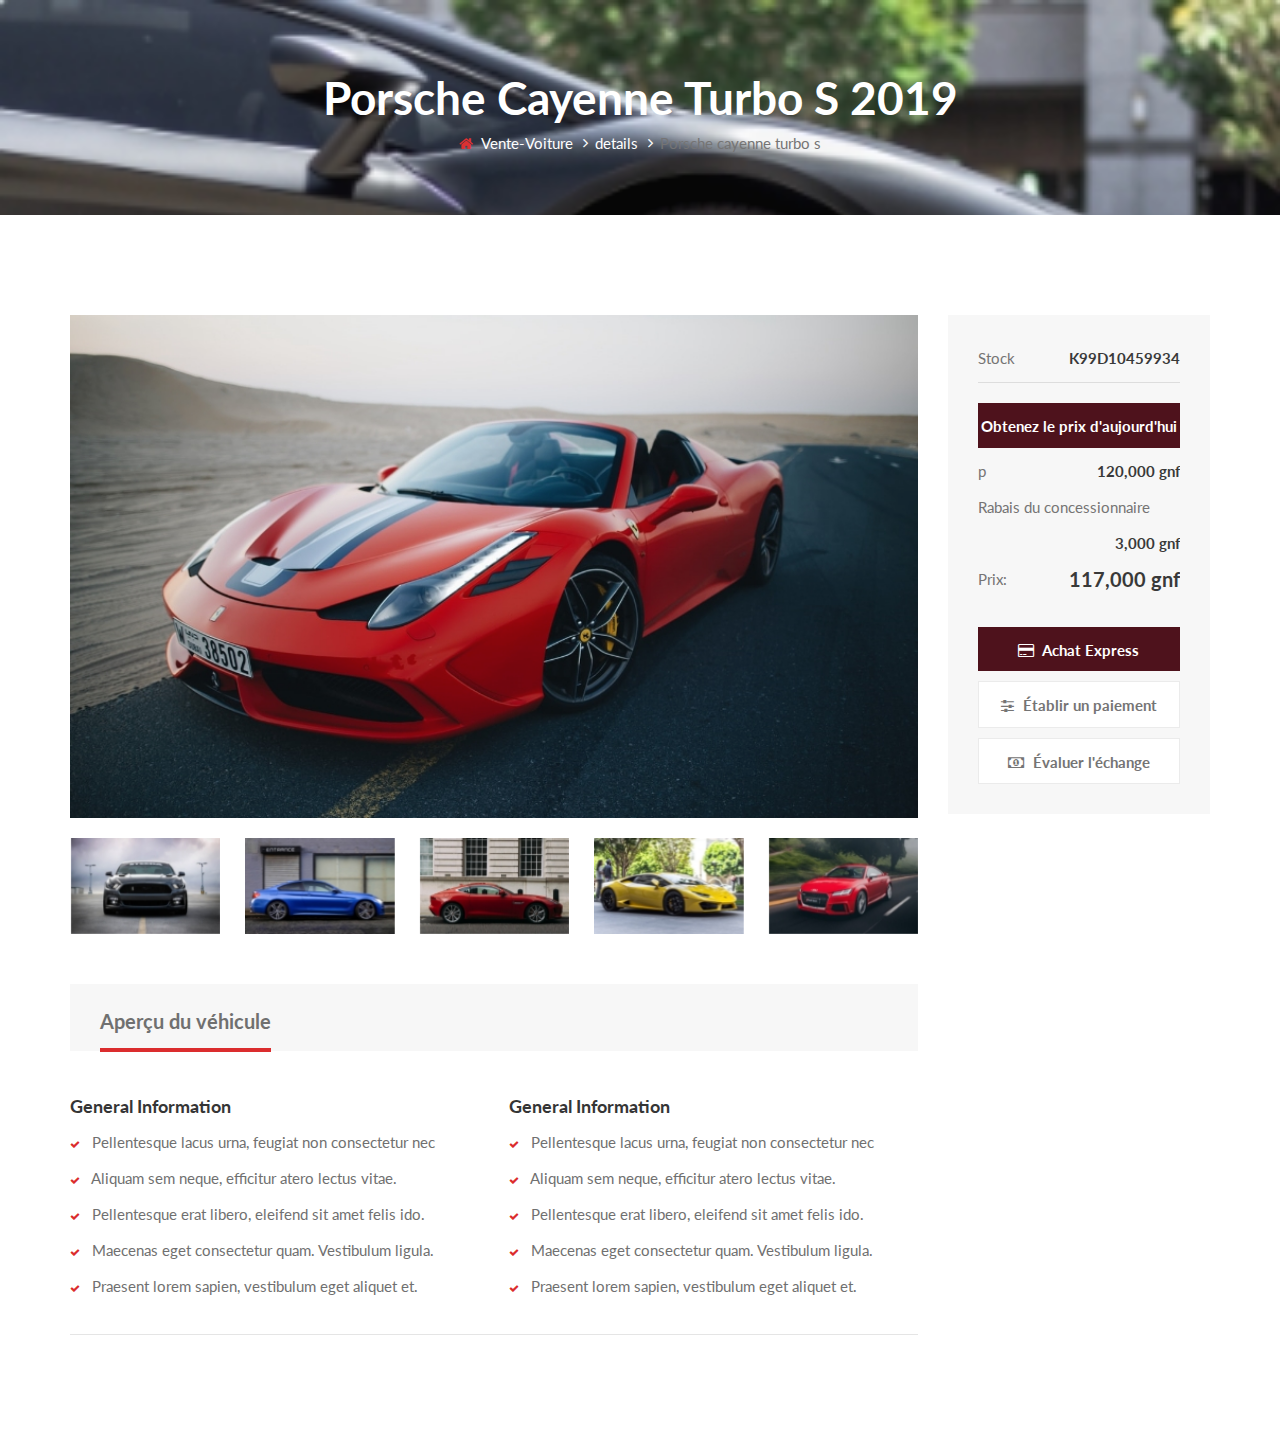
==== commit 6bf7633f: "adaptation" ====
--- a/details.html
+++ b/details.html
@@ -29,7 +29,7 @@
     <div id="preloder">
         <div class="loader"></div>
     </div>
-    <!-- Breadcrumb End -->
+    <!-- debut banner -->
     <div class="breadcrumb-option set-bg" data-setbg="img/latest-blog/lb-3.jpg">
         <div class="container">
             <div class="row">
@@ -46,9 +46,9 @@
             </div>
         </div>
     </div>
-    <!-- Breadcrumb Begin -->
+    <!--   fin banner -->
 
-    <!-- Car Details Section Begin -->
+    <!--  Details cars -->
     <section class="car-details spad">
         <div class="container">
             <div class="row">
@@ -78,10 +78,6 @@
                                 <a class="nav-link active" data-toggle="tab" href="#tabs-1" role="tab">Aperçu du véhicule
                                 </a>
                             </li>
-                            
-                            <li class="nav-item">
-                                <a class="nav-link" data-toggle="tab" href="#tabs-4" role="tab">Vehicle Location</a>
-                            </li>
                         </ul>
                         <div class="tab-content">
                             <div class="tab-pane active" id="tabs-1" role="tabpanel">
@@ -90,46 +86,6 @@
                                         <div class="col-lg-6 col-md-6">
                                             <div class="car__details__tab__info__item">
                                                 <h5>General Information</h5>
-                                                <ul>
-                                                    <li><i class="fa fa-check"></i> Pellentesque lacus urna, feugiat non
-                                                        consectetur nec</li>
-                                                    <li><i class="fa fa-check"></i> Aliquam sem neque, efficitur atero
-                                                        lectus vitae.</li>
-                                                    <li><i class="fa fa-check"></i> Pellentesque erat libero, eleifend
-                                                        sit amet felis ido.</li>
-                                                    <li><i class="fa fa-check"></i> Maecenas eget consectetur quam.
-                                                        Vestibulum ligula.</li>
-                                                    <li><i class="fa fa-check"></i> Praesent lorem sapien, vestibulum
-                                                        eget aliquet et.</li>
-                                                </ul>
-                                            </div>
-                                        </div>
-                                        <div class="col-lg-6 col-md-6">
-                                            <div class="car__details__tab__info__item">
-                                                <h5>General Information</h5>
-                                                <ul>
-                                                    <li><i class="fa fa-check"></i> Pellentesque lacus urna, feugiat non
-                                                        consectetur nec</li>
-                                                    <li><i class="fa fa-check"></i> Aliquam sem neque, efficitur atero
-                                                        lectus vitae.</li>
-                                                    <li><i class="fa fa-check"></i> Pellentesque erat libero, eleifend
-                                                        sit amet felis ido.</li>
-                                                    <li><i class="fa fa-check"></i> Maecenas eget consectetur quam.
-                                                        Vestibulum ligula.</li>
-                                                    <li><i class="fa fa-check"></i> Praesent lorem sapien, vestibulum
-                                                        eget aliquet et.</li>
-                                                </ul>
-                                            </div>
-                                        </div>
-                                    </div>
-                                </div>
-                            </div>
-                            <div class="tab-pane" id="tabs-4" role="tabpanel">
-                                <div class="car__details__tab__info">
-                                    <div class="row">
-                                        <div class="col-lg-6 col-md-6">
-                                            <div class="car__details__tab__info__item">
-                                                <h5>General Information4</h5>
                                                 <ul>
                                                     <li><i class="fa fa-check"></i> Pellentesque lacus urna, feugiat non
                                                         consectetur nec</li>
@@ -190,7 +146,7 @@
             </div>
         </div>
     </section>
-    <!-- Car Details Section End -->
+    <!-- fin Details Section -->
 
 
     <!-- Js Plugins -->
